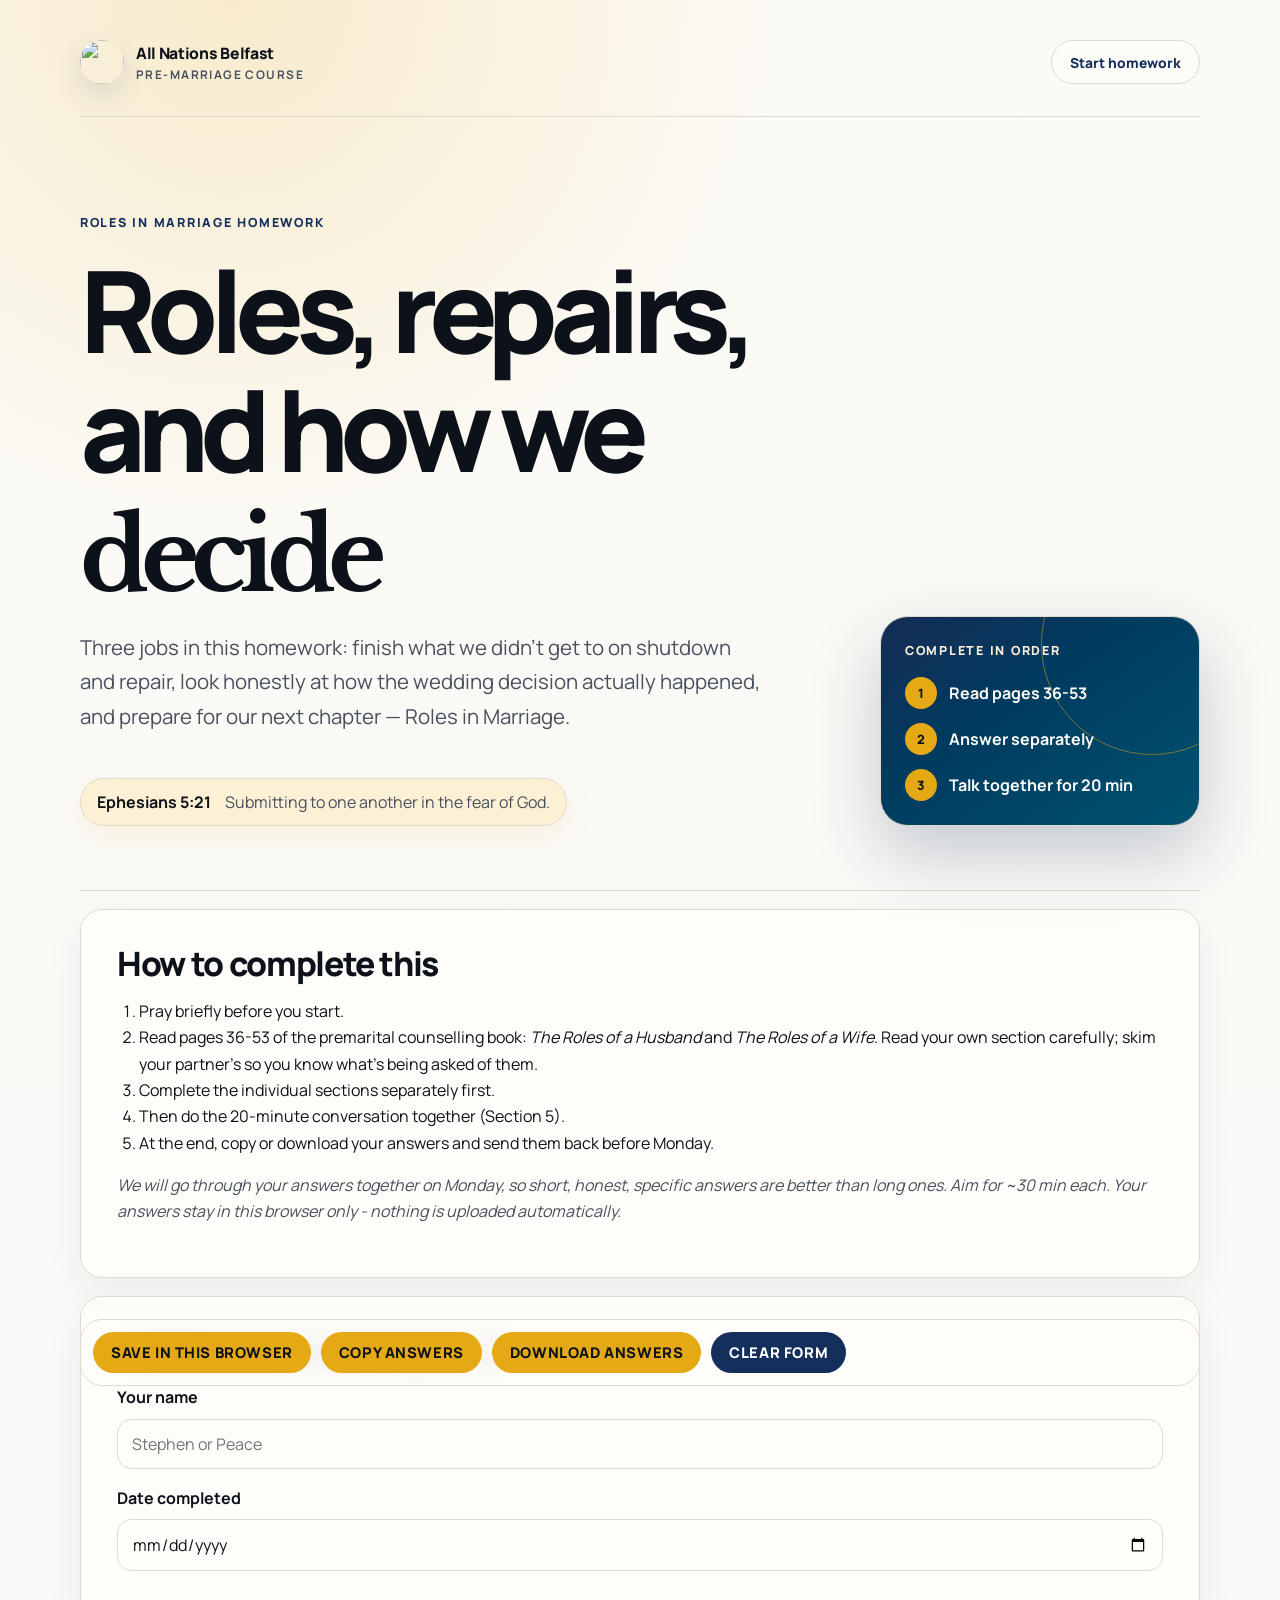
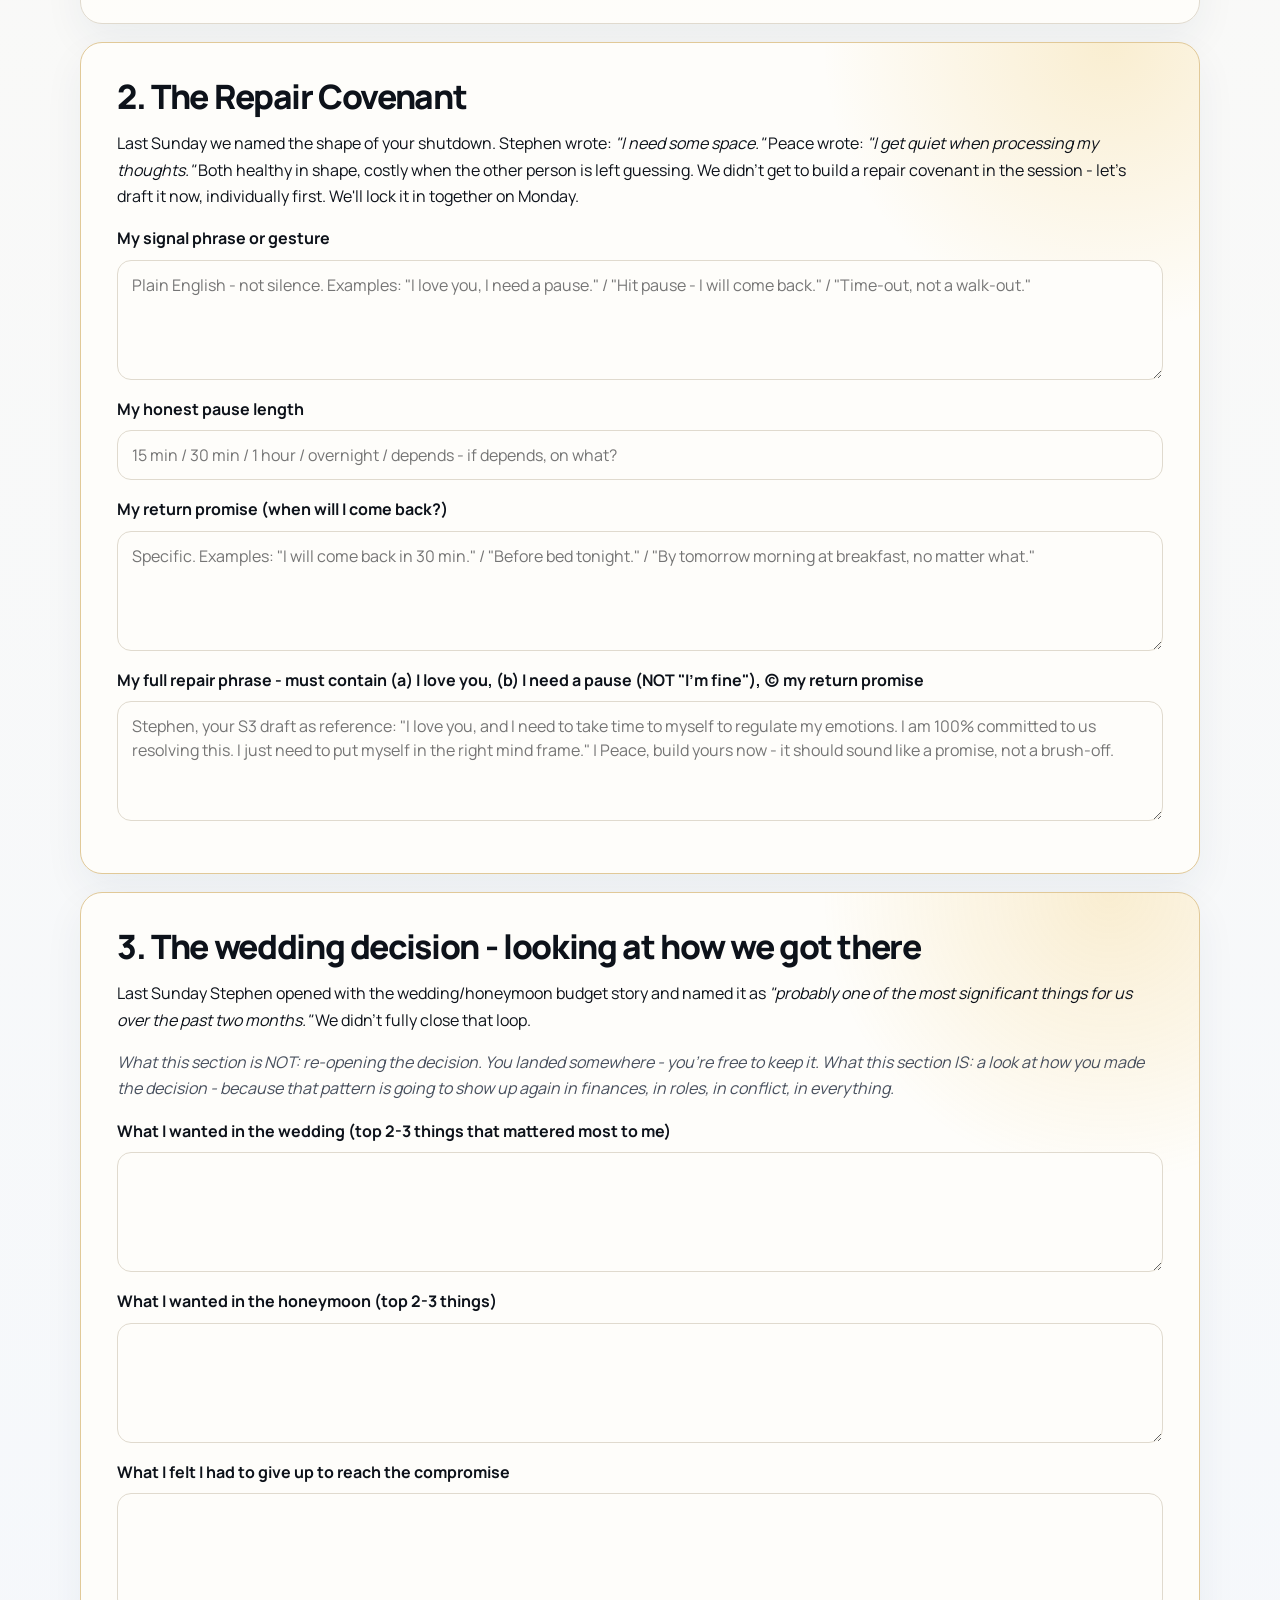
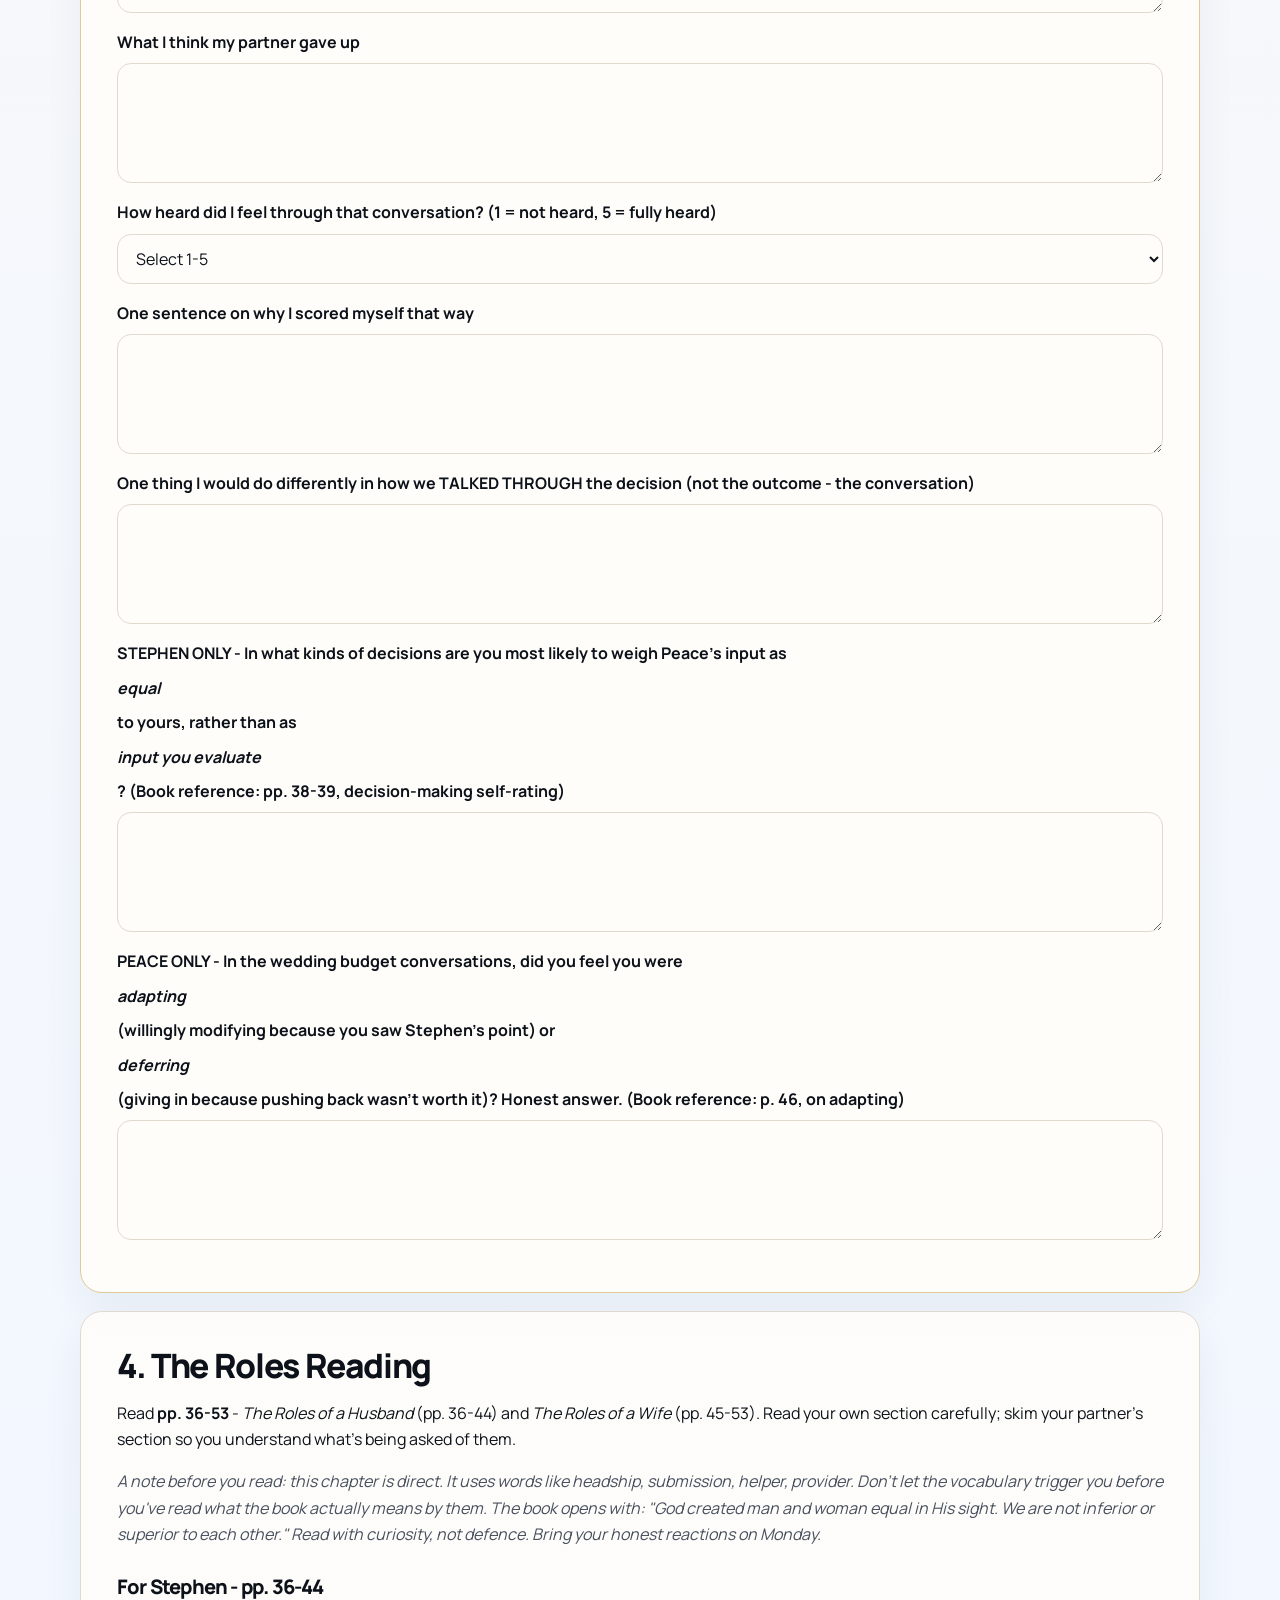
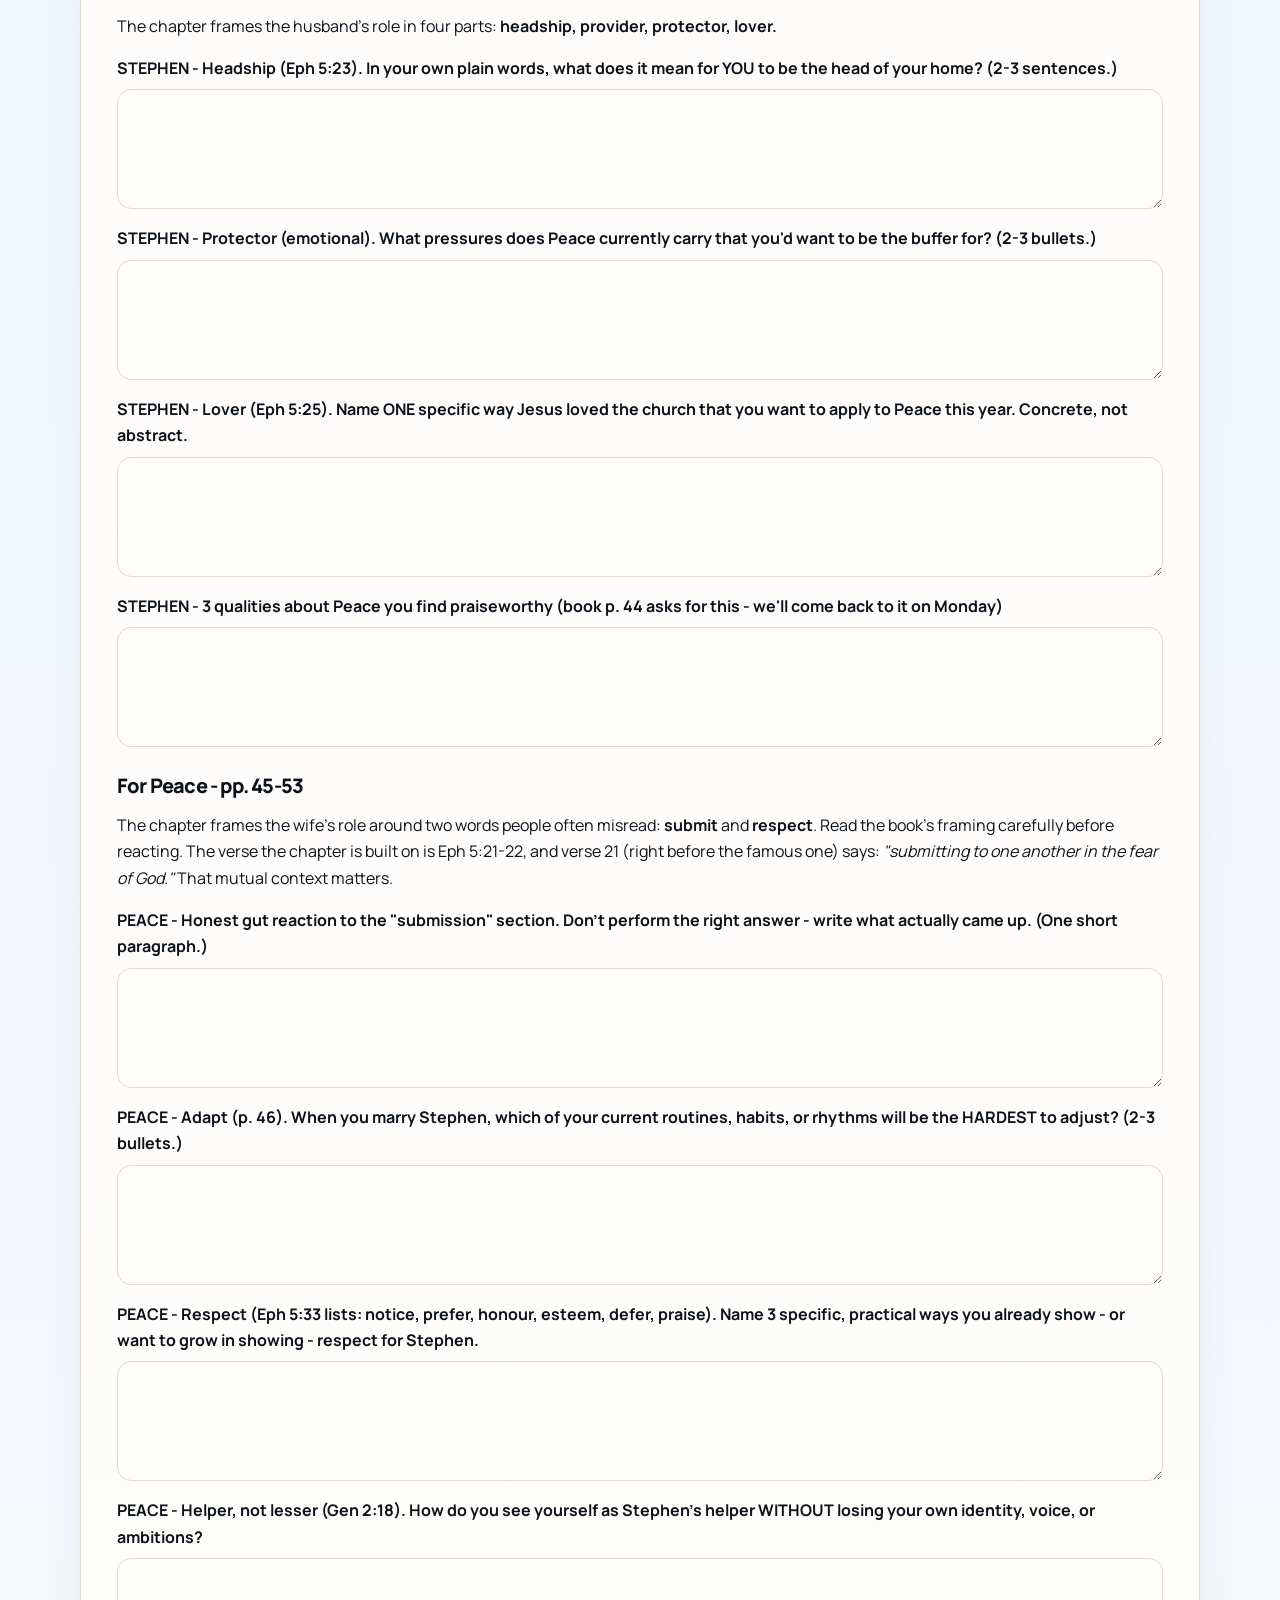
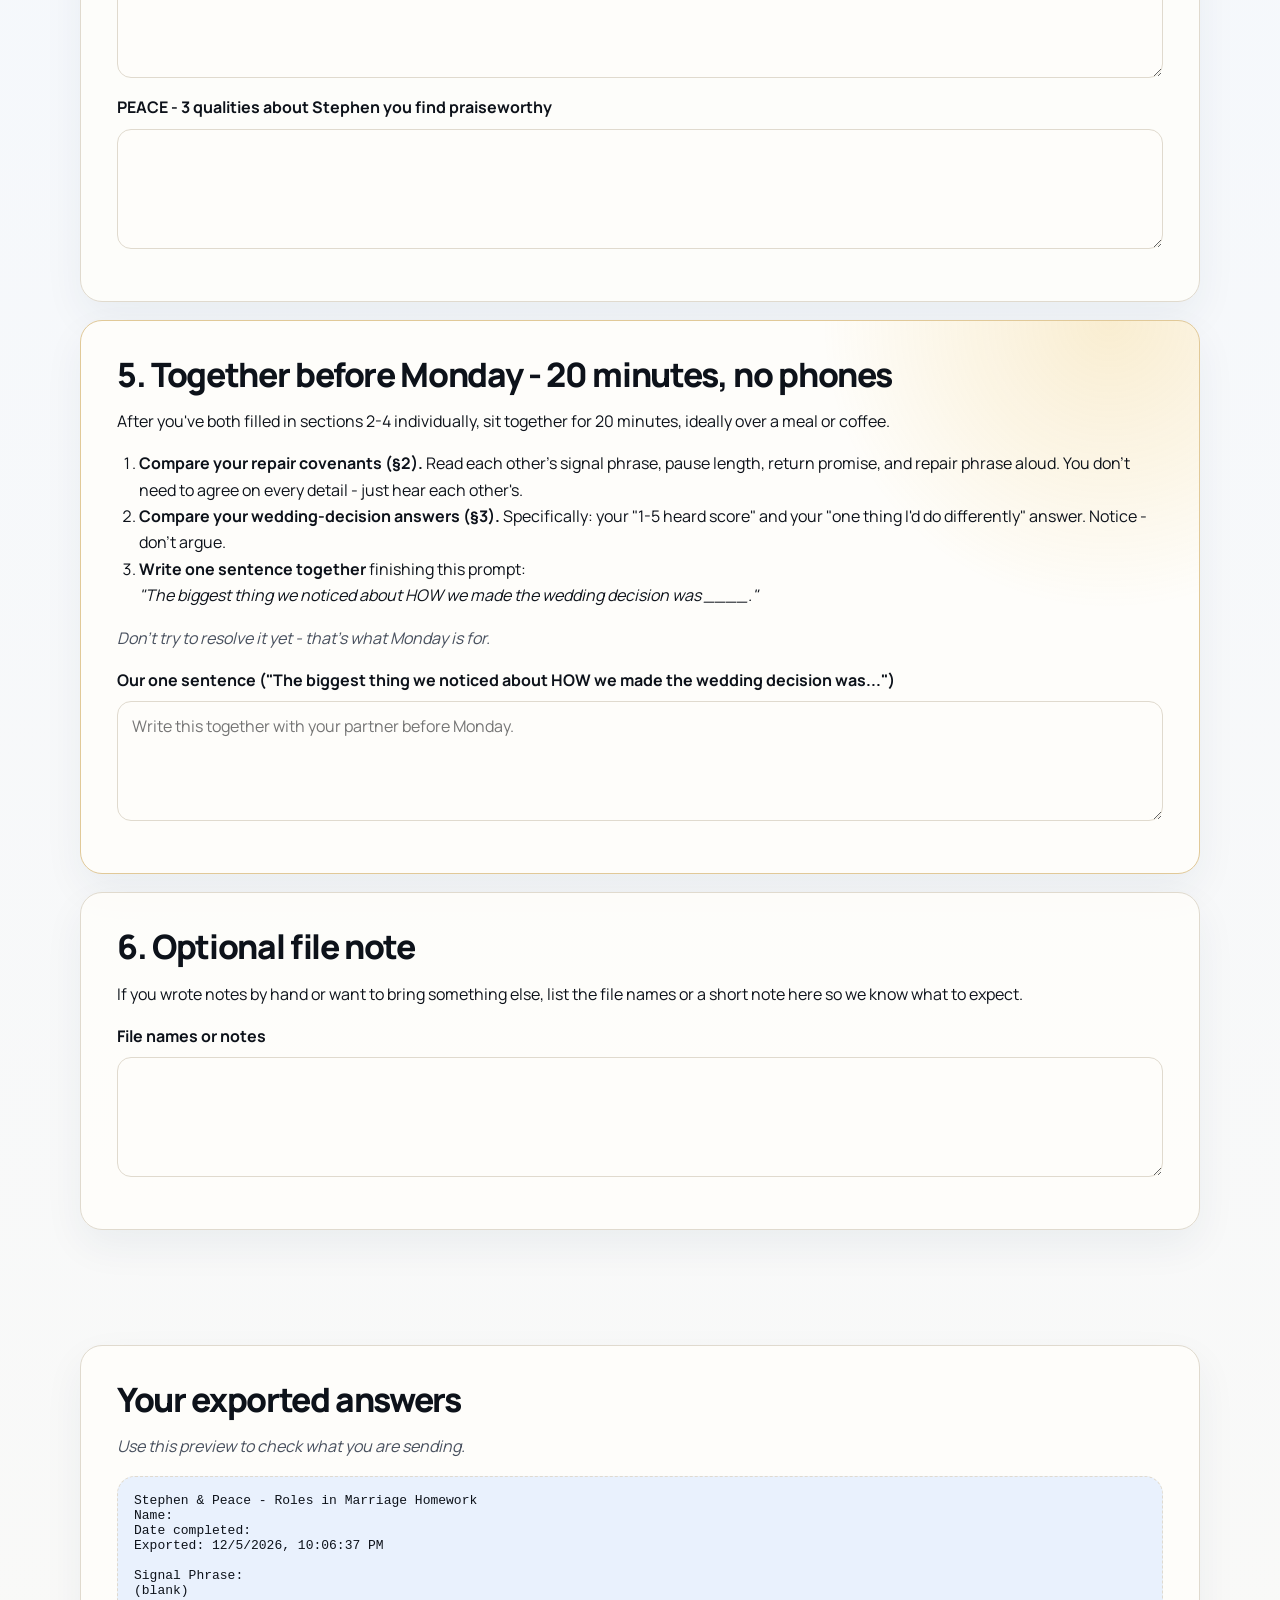
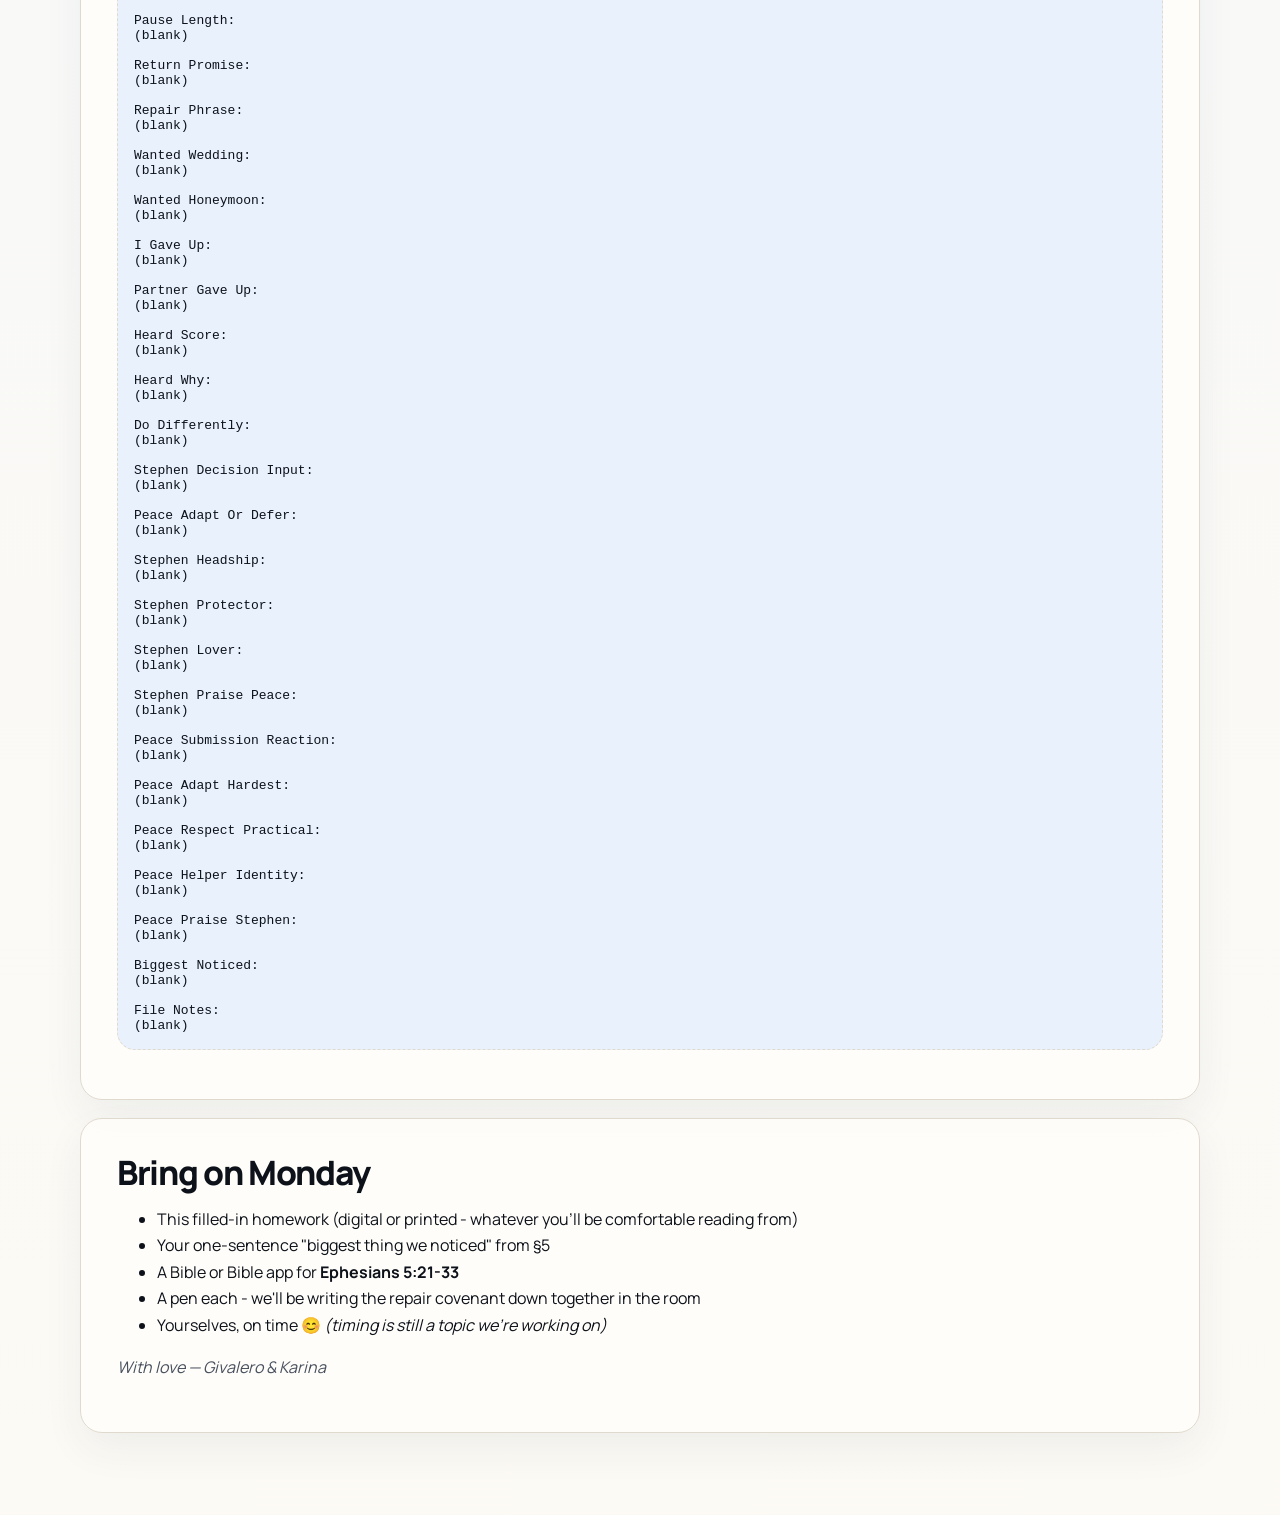
==== session-04/index.html @ e8491643 "Add Session 4 homework page (Roles in Marriage)" ====
<!doctype html>
<html lang="en">
  <head>
    <meta charset="utf-8" />
    <meta name="viewport" content="width=device-width, initial-scale=1" />
    <title>Stephen & Peace - Roles in Marriage Homework</title>
    <meta name="description" content="Premarriage homework on roles, repair, and how we decide together." />
    <link rel="preconnect" href="https://fonts.googleapis.com" />
    <link rel="preconnect" href="https://fonts.gstatic.com" crossorigin />
    <link href="https://fonts.googleapis.com/css2?family=Libre+Baskerville:wght@400;700&family=Manrope:wght@400;500;600;700;800&display=swap" rel="stylesheet" />
    <link rel="stylesheet" href="styles.css" />
  </head>
  <body>
    <main>
      <header class="site-header" aria-label="Page header">
        <div class="brand-lockup">
          <img
            src="https://static.wixstatic.com/media/6e85cb_7d63dc73746c4506ba621ab0ac0c9376~mv2.png/v1/fill/w_96,h_96,lg_1,usm_0.66_1.00_0.01/6e85cb_7d63dc73746c4506ba621ab0ac0c9376~mv2.png"
            alt=""
          />
          <div>
            <strong>All Nations Belfast</strong>
            <span>Pre-marriage course</span>
          </div>
        </div>
        <a class="header-link" href="#homeworkForm">Start homework</a>
      </header>

      <section class="hero" aria-labelledby="page-title">
        <div class="hero-copy">
          <p class="eyebrow">Roles in Marriage homework</p>
          <h1 id="page-title">Roles, repairs, and how we <span>decide</span></h1>
          <p class="lead">
            Three jobs in this homework: finish what we didn't get to on shutdown and repair,
            look honestly at how the wedding decision actually happened, and prepare for our
            next chapter — Roles in Marriage.
          </p>
          <div class="scripture">
            <strong>Ephesians 5:21</strong>
            <span>Submitting to one another in the fear of God.</span>
          </div>
        </div>
        <div class="hero-card" aria-label="Homework rhythm">
          <p>Complete in order</p>
          <ol>
            <li>Read pages 36-53</li>
            <li>Answer separately</li>
            <li>Talk together for 20 min</li>
          </ol>
        </div>
      </section>

      <section class="card">
        <h2>How to complete this</h2>
        <ol>
          <li>Pray briefly before you start.</li>
          <li>Read pages 36-53 of the premarital counselling book: <em>The Roles of a Husband</em> and <em>The Roles of a Wife</em>. Read your own section carefully; skim your partner's so you know what's being asked of them.</li>
          <li>Complete the individual sections separately first.</li>
          <li>Then do the 20-minute conversation together (Section 5).</li>
          <li>At the end, copy or download your answers and send them back before Monday.</li>
        </ol>
        <p class="note">
          We will go through your answers <em>together on Monday</em>, so short, honest, specific answers are better than long ones. Aim for ~30 min each. Your answers stay in this browser only - nothing is uploaded automatically.
        </p>
      </section>

      <form id="homeworkForm" autocomplete="off">
        <section class="card">
          <h2>1. Who is completing this?</h2>
          <label>
            Your name
            <input name="name" required placeholder="Stephen or Peace" />
          </label>
          <label>
            Date completed
            <input name="dateCompleted" type="date" />
          </label>
        </section>

        <section class="card accent">
          <h2>2. The Repair Covenant</h2>
          <p>
            Last Sunday we named the shape of your shutdown. Stephen wrote: <em>"I need some
            space."</em> Peace wrote: <em>"I get quiet when processing my thoughts."</em> Both
            healthy in shape, costly when the other person is left guessing. We didn't get to
            build a repair covenant in the session - let's draft it now, individually first.
            We'll lock it in together on Monday.
          </p>

          <label>
            My signal phrase or gesture
            <textarea name="signalPhrase" placeholder='Plain English - not silence. Examples: "I love you, I need a pause." / "Hit pause - I will come back." / "Time-out, not a walk-out."'></textarea>
          </label>

          <label>
            My honest pause length
            <input name="pauseLength" placeholder="15 min / 30 min / 1 hour / overnight / depends - if depends, on what?" />
          </label>

          <label>
            My return promise (when will I come back?)
            <textarea name="returnPromise" placeholder='Specific. Examples: "I will come back in 30 min." / "Before bed tonight." / "By tomorrow morning at breakfast, no matter what."'></textarea>
          </label>

          <label>
            My full repair phrase - must contain (a) I love you, (b) I need a pause (NOT "I'm fine"), (c) my return promise
            <textarea name="repairPhrase" placeholder='Stephen, your S3 draft as reference: "I love you, and I need to take time to myself to regulate my emotions. I am 100% committed to us resolving this. I just need to put myself in the right mind frame." | Peace, build yours now - it should sound like a promise, not a brush-off.'></textarea>
          </label>
        </section>

        <section class="card accent">
          <h2>3. The wedding decision - looking at how we got there</h2>
          <p>
            Last Sunday Stephen opened with the wedding/honeymoon budget story and named it as
            <em>"probably one of the most significant things for us over the past two months."</em>
            We didn't fully close that loop.
          </p>
          <p class="note">
            What this section is NOT: re-opening the decision. You landed somewhere - you're
            free to keep it. What this section IS: a look at <em>how</em> you made the decision -
            because that pattern is going to show up again in finances, in roles, in conflict, in
            everything.
          </p>

          <label>
            What I wanted in the wedding (top 2-3 things that mattered most to me)
            <textarea name="wantedWedding"></textarea>
          </label>

          <label>
            What I wanted in the honeymoon (top 2-3 things)
            <textarea name="wantedHoneymoon"></textarea>
          </label>

          <label>
            What I felt I had to give up to reach the compromise
            <textarea name="iGaveUp"></textarea>
          </label>

          <label>
            What I think my partner gave up
            <textarea name="partnerGaveUp"></textarea>
          </label>

          <label>
            How heard did I feel through that conversation? (1 = not heard, 5 = fully heard)
            <select name="heardScore">
              <option value="">Select 1-5</option>
              <option value="1">1 - Not heard</option>
              <option value="2">2</option>
              <option value="3">3</option>
              <option value="4">4</option>
              <option value="5">5 - Fully heard</option>
            </select>
          </label>

          <label>
            One sentence on why I scored myself that way
            <textarea name="heardWhy"></textarea>
          </label>

          <label>
            One thing I would do differently in how we TALKED THROUGH the decision (not the outcome - the conversation)
            <textarea name="doDifferently"></textarea>
          </label>

          <label>
            STEPHEN ONLY - In what kinds of decisions are you most likely to weigh Peace's input as <em>equal</em> to yours, rather than as <em>input you evaluate</em>? (Book reference: pp. 38-39, decision-making self-rating)
            <textarea name="stephenDecisionInput"></textarea>
          </label>

          <label>
            PEACE ONLY - In the wedding budget conversations, did you feel you were <em>adapting</em> (willingly modifying because you saw Stephen's point) or <em>deferring</em> (giving in because pushing back wasn't worth it)? Honest answer. (Book reference: p. 46, on adapting)
            <textarea name="peaceAdaptOrDefer"></textarea>
          </label>
        </section>

        <section class="card">
          <h2>4. The Roles Reading</h2>
          <p>
            Read <strong>pp. 36-53</strong> - <em>The Roles of a Husband</em> (pp. 36-44) and
            <em>The Roles of a Wife</em> (pp. 45-53). Read your own section carefully; skim your
            partner's section so you understand what's being asked of them.
          </p>
          <p class="note">
            A note before you read: this chapter is direct. It uses words like <em>headship</em>,
            <em>submission</em>, <em>helper</em>, <em>provider</em>. Don't let the vocabulary
            trigger you before you've read what the book actually means by them. The book opens
            with: <em>"God created man and woman equal in His sight. We are not inferior or
            superior to each other."</em> Read with curiosity, not defence. Bring your honest
            reactions on Monday.
          </p>

          <h2 style="margin-top:28px;font-size:1.25rem;">For Stephen - pp. 36-44</h2>
          <p>
            The chapter frames the husband's role in four parts: <strong>headship, provider,
            protector, lover.</strong>
          </p>

          <label>
            STEPHEN - Headship (Eph 5:23). In your own plain words, what does it mean for YOU to be the head of your home? (2-3 sentences.)
            <textarea name="stephenHeadship"></textarea>
          </label>

          <label>
            STEPHEN - Protector (emotional). What pressures does Peace currently carry that you'd want to be the buffer for? (2-3 bullets.)
            <textarea name="stephenProtector"></textarea>
          </label>

          <label>
            STEPHEN - Lover (Eph 5:25). Name ONE specific way Jesus loved the church that you want to apply to Peace this year. Concrete, not abstract.
            <textarea name="stephenLover"></textarea>
          </label>

          <label>
            STEPHEN - 3 qualities about Peace you find praiseworthy (book p. 44 asks for this - we'll come back to it on Monday)
            <textarea name="stephenPraisePeace"></textarea>
          </label>

          <h2 style="margin-top:28px;font-size:1.25rem;">For Peace - pp. 45-53</h2>
          <p>
            The chapter frames the wife's role around two words people often misread: <strong>submit</strong> and <strong>respect</strong>. Read the book's framing carefully before reacting. The verse the chapter is built on is Eph 5:21-22, and verse 21 (right before the famous one) says: <em>"submitting to one another in the fear of God."</em> That mutual context matters.
          </p>

          <label>
            PEACE - Honest gut reaction to the "submission" section. Don't perform the right answer - write what actually came up. (One short paragraph.)
            <textarea name="peaceSubmissionReaction"></textarea>
          </label>

          <label>
            PEACE - Adapt (p. 46). When you marry Stephen, which of your current routines, habits, or rhythms will be the HARDEST to adjust? (2-3 bullets.)
            <textarea name="peaceAdaptHardest"></textarea>
          </label>

          <label>
            PEACE - Respect (Eph 5:33 lists: notice, prefer, honour, esteem, defer, praise). Name 3 specific, practical ways you already show - or want to grow in showing - respect for Stephen.
            <textarea name="peaceRespectPractical"></textarea>
          </label>

          <label>
            PEACE - Helper, not lesser (Gen 2:18). How do you see yourself as Stephen's helper WITHOUT losing your own identity, voice, or ambitions?
            <textarea name="peaceHelperIdentity"></textarea>
          </label>

          <label>
            PEACE - 3 qualities about Stephen you find praiseworthy
            <textarea name="peacePraiseStephen"></textarea>
          </label>
        </section>

        <section class="card accent">
          <h2>5. Together before Monday - 20 minutes, no phones</h2>
          <p>
            After you've both filled in sections 2-4 individually, sit together for 20 minutes,
            ideally over a meal or coffee.
          </p>
          <ol>
            <li><strong>Compare your repair covenants (§2).</strong> Read each other's signal phrase, pause length, return promise, and repair phrase aloud. You don't need to agree on every detail - just hear each other's.</li>
            <li><strong>Compare your wedding-decision answers (§3).</strong> Specifically: your "1-5 heard score" and your "one thing I'd do differently" answer. Notice - don't argue.</li>
            <li><strong>Write one sentence together</strong> finishing this prompt:<br/>
            <em>"The biggest thing we noticed about HOW we made the wedding decision was ____."</em></li>
          </ol>
          <p class="note">Don't try to resolve it yet - that's what Monday is for.</p>

          <label>
            Our one sentence ("The biggest thing we noticed about HOW we made the wedding decision was...")
            <textarea name="biggestNoticed" placeholder="Write this together with your partner before Monday."></textarea>
          </label>
        </section>

        <section class="card">
          <h2>6. Optional file note</h2>
          <p>
            If you wrote notes by hand or want to bring something else, list the file names or a
            short note here so we know what to expect.
          </p>
          <label>
            File names or notes
            <textarea name="fileNotes"></textarea>
          </label>
        </section>

        <section class="actions">
          <button type="button" id="saveBtn">Save in this browser</button>
          <button type="button" id="copyBtn">Copy answers</button>
          <button type="button" id="downloadBtn">Download answers</button>
          <button type="reset" class="secondary">Clear form</button>
        </section>
      </form>

      <section class="card">
        <h2>Your exported answers</h2>
        <p class="note">Use this preview to check what you are sending.</p>
        <pre id="output"></pre>
      </section>

      <section class="card">
        <h2>Bring on Monday</h2>
        <ul>
          <li>This filled-in homework (digital or printed - whatever you'll be comfortable reading from)</li>
          <li>Your one-sentence "biggest thing we noticed" from §5</li>
          <li>A Bible or Bible app for <strong>Ephesians 5:21-33</strong></li>
          <li>A pen each - we'll be writing the repair covenant down together in the room</li>
          <li>Yourselves, on time 😊 <em>(timing is still a topic we're working on)</em></li>
        </ul>
        <p class="note">
          With love &mdash; Givalero &amp; Karina
        </p>
      </section>
    </main>

    <script src="script.js"></script>
  </body>
</html>
---- session-04/styles.css ----
:root {
  --ink: oklch(18% 0.018 260);
  --muted: oklch(43% 0.025 260);
  --paper: oklch(98.5% 0.008 88);
  --surface: oklch(99.4% 0.004 88);
  --line: oklch(89% 0.018 88);
  --gold: oklch(77% 0.155 82);
  --gold-deep: oklch(58% 0.12 78);
  --gold-soft: oklch(95% 0.045 88);
  --navy: oklch(31% 0.085 260);
  --navy-soft: oklch(95.5% 0.018 260);
  --space-xs: 4px;
  --space-sm: 8px;
  --space-md: 16px;
  --space-lg: 24px;
  --space-xl: 32px;
  --space-2xl: 48px;
  --space-3xl: 64px;
  --space-4xl: 96px;
}

* {
  box-sizing: border-box;
}

body {
  margin: 0;
  font-family: Manrope, Arial, sans-serif;
  color: var(--ink);
  background:
    radial-gradient(circle at 18% 0%, color-mix(in oklch, var(--gold) 18%, transparent), transparent 34rem),
    linear-gradient(180deg, var(--paper) 0%, oklch(97.5% 0.012 260) 52%, var(--paper) 100%);
}

main {
  width: min(1120px, calc(100% - 32px));
  margin: 0 auto;
  padding: var(--space-lg) 0 var(--space-3xl);
}

.site-header {
  display: flex;
  gap: var(--space-lg);
  align-items: center;
  justify-content: space-between;
  padding: var(--space-md) 0 var(--space-xl);
  border-bottom: 1px solid var(--line);
}

.brand-lockup {
  display: inline-flex;
  gap: 12px;
  align-items: center;
}

.brand-lockup img {
  width: 44px;
  height: 44px;
  border-radius: 50%;
  box-shadow: 0 10px 28px color-mix(in oklch, var(--navy) 14%, transparent);
}

.brand-lockup strong,
.brand-lockup span {
  display: block;
}

.brand-lockup strong {
  font-size: 0.98rem;
  font-weight: 800;
  letter-spacing: -0.02em;
}

.brand-lockup span {
  margin-top: 2px;
  color: var(--muted);
  font-size: 0.74rem;
  font-weight: 700;
  letter-spacing: 0.12em;
  text-transform: uppercase;
}

.header-link {
  min-height: 44px;
  display: inline-flex;
  align-items: center;
  justify-content: center;
  border: 1px solid var(--line);
  border-radius: 999px;
  padding: 0 18px;
  color: var(--navy);
  background: color-mix(in oklch, var(--surface) 86%, transparent);
  font-size: 0.86rem;
  font-weight: 800;
  text-decoration: none;
  transition: transform 180ms ease, border-color 180ms ease, background 180ms ease;
}

.header-link:hover {
  transform: translateY(-1px);
  border-color: color-mix(in oklch, var(--gold) 60%, var(--line));
  background: var(--surface);
}

.hero {
  display: grid;
  grid-template-columns: minmax(0, 1fr) 320px;
  gap: clamp(var(--space-xl), 8vw, var(--space-4xl));
  align-items: end;
  padding: clamp(var(--space-2xl), 9vw, var(--space-4xl)) 0 clamp(var(--space-xl), 7vw, var(--space-3xl));
  border-bottom: 1px solid var(--line);
}

.eyebrow {
  margin: 0 0 var(--space-md);
  color: var(--navy);
  font-size: 0.78rem;
  font-weight: 800;
  letter-spacing: 0.14em;
  text-transform: uppercase;
}

h1,
h2 {
  line-height: 1.05;
}

h1 {
  max-width: 780px;
  margin: 0;
  font-size: clamp(3.45rem, 9vw, 7.1rem);
  font-weight: 800;
  letter-spacing: -0.075em;
}

h1 span {
  font-family: "Libre Baskerville", Georgia, serif;
  font-size: 0.88em;
  font-weight: 700;
  letter-spacing: -0.08em;
}

h2 {
  margin: 0 0 16px;
  font-size: clamp(1.45rem, 3vw, 2.1rem);
  font-weight: 800;
  letter-spacing: -0.04em;
}

.lead {
  max-width: 680px;
  color: var(--muted);
  font-size: clamp(1.05rem, 2vw, 1.28rem);
  line-height: 1.7;
}

.scripture {
  display: inline-flex;
  flex-wrap: wrap;
  gap: 10px 14px;
  align-items: center;
  margin-top: var(--space-lg);
  padding: 12px 16px;
  border: 1px solid var(--line);
  border-radius: 999px;
  background: color-mix(in oklch, var(--gold-soft) 82%, var(--surface));
  box-shadow: 0 10px 30px color-mix(in oklch, var(--gold) 10%, transparent);
}

.scripture span {
  color: var(--muted);
}

.hero-card {
  position: relative;
  padding: var(--space-lg);
  border: 1px solid var(--line);
  border-radius: 28px;
  background:
    linear-gradient(145deg, color-mix(in oklch, var(--navy) 96%, black), color-mix(in oklch, var(--navy) 80%, var(--gold))),
    var(--navy);
  color: var(--surface);
  box-shadow: 0 28px 70px color-mix(in oklch, var(--navy) 24%, transparent);
  overflow: hidden;
}

.hero-card::before {
  content: "";
  position: absolute;
  inset: -40% -20% auto auto;
  width: 220px;
  height: 220px;
  border: 1px solid color-mix(in oklch, var(--gold) 50%, transparent);
  border-radius: 50%;
}

.hero-card p {
  position: relative;
  margin: 0 0 var(--space-md);
  color: color-mix(in oklch, var(--gold-soft) 78%, white);
  font-size: 0.78rem;
  font-weight: 800;
  letter-spacing: 0.14em;
  text-transform: uppercase;
}

.hero-card ol {
  position: relative;
  display: grid;
  gap: 14px;
  margin: 0;
  padding: 0;
  list-style: none;
  counter-reset: rhythm;
}

.hero-card li {
  display: grid;
  grid-template-columns: 32px 1fr;
  gap: 12px;
  align-items: center;
  font-weight: 700;
}

.hero-card li::before {
  counter-increment: rhythm;
  content: counter(rhythm);
  display: grid;
  width: 32px;
  height: 32px;
  place-items: center;
  border-radius: 50%;
  color: var(--ink);
  background: var(--gold);
  font-size: 0.8rem;
  font-weight: 800;
}

.card {
  margin: 18px 0;
  padding: clamp(20px, 4vw, 36px);
  border: 1px solid var(--line);
  border-radius: 22px;
  background: color-mix(in oklch, var(--surface) 94%, transparent);
  box-shadow: 0 16px 40px color-mix(in oklch, var(--navy) 6%, transparent);
}

.card.accent {
  border-color: color-mix(in oklch, var(--gold) 38%, var(--line));
  background:
    radial-gradient(circle at 92% 0%, color-mix(in oklch, var(--gold) 18%, transparent), transparent 18rem),
    var(--surface);
}

p,
li,
label {
  font-size: 1rem;
  line-height: 1.65;
}

.note {
  color: var(--muted);
  font-style: italic;
}

ol {
  padding-left: 1.35rem;
}

label {
  display: grid;
  gap: 8px;
  margin: 16px 0;
  font-weight: 700;
}

input,
select,
textarea {
  width: 100%;
  border: 1px solid var(--line);
  border-radius: 14px;
  padding: 12px 14px;
  color: var(--ink);
  background: color-mix(in oklch, var(--surface) 92%, white);
  font: 1rem/1.5 Manrope, Arial, sans-serif;
  transition: border-color 160ms ease, box-shadow 160ms ease, background 160ms ease;
}

input:focus,
select:focus,
textarea:focus {
  border-color: var(--navy);
  box-shadow: 0 0 0 4px color-mix(in oklch, var(--navy) 12%, transparent);
  outline: none;
}

textarea {
  min-height: 120px;
  resize: vertical;
}

.grid {
  display: grid;
  grid-template-columns: repeat(2, minmax(0, 1fr));
  gap: 12px 18px;
}

.actions {
  position: sticky;
  bottom: 12px;
  display: flex;
  flex-wrap: wrap;
  gap: 10px;
  margin: 24px 0;
  padding: 12px;
  border: 1px solid var(--line);
  border-radius: 22px;
  background: color-mix(in oklch, var(--surface) 88%, transparent);
  backdrop-filter: blur(14px);
}

button {
  border: 0;
  border-radius: 999px;
  padding: 13px 18px;
  color: var(--ink);
  background: var(--gold);
  font: 800 0.92rem/1 Manrope, Arial, sans-serif;
  cursor: pointer;
  transition: transform 180ms ease, background 180ms ease;
  text-transform: uppercase;
  letter-spacing: 0.04em;
}

button:hover {
  transform: translateY(-1px);
  background: var(--gold-deep);
}

button.secondary {
  color: #fff;
  background: var(--navy);
}

pre {
  min-height: 160px;
  overflow: auto;
  white-space: pre-wrap;
  border: 1px dashed var(--line);
  border-radius: 18px;
  padding: 16px;
  background: var(--navy-soft);
}

@media (max-width: 680px) {
  main {
    width: min(100% - 20px, 920px);
    padding-top: 18px;
  }

  .site-header {
    align-items: flex-start;
  }

  .brand-lockup img {
    width: 38px;
    height: 38px;
  }

  .header-link {
    display: none;
  }

  .hero {
    grid-template-columns: 1fr;
  }

  .hero-card {
    padding: var(--space-md);
  }

  .grid {
    grid-template-columns: 1fr;
  }

  .actions {
    position: static;
  }

  button {
    width: 100%;
  }
}
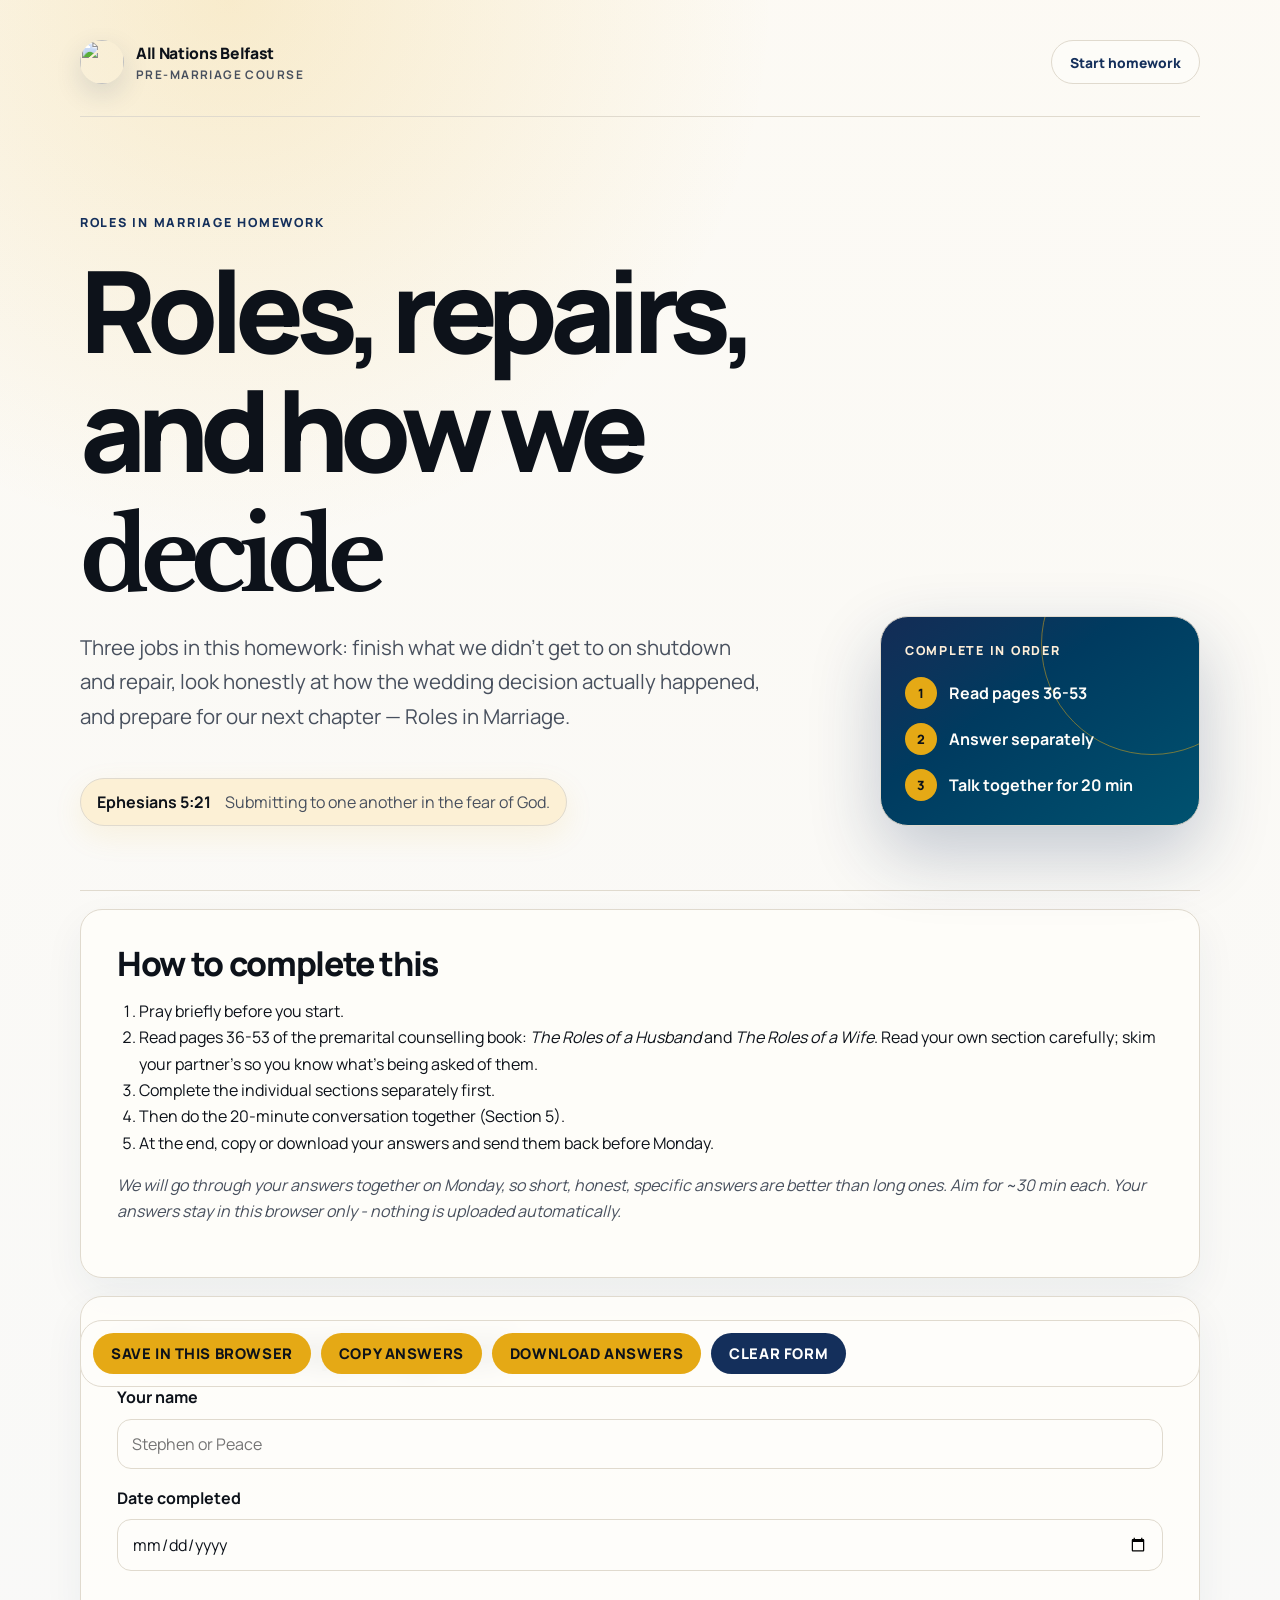
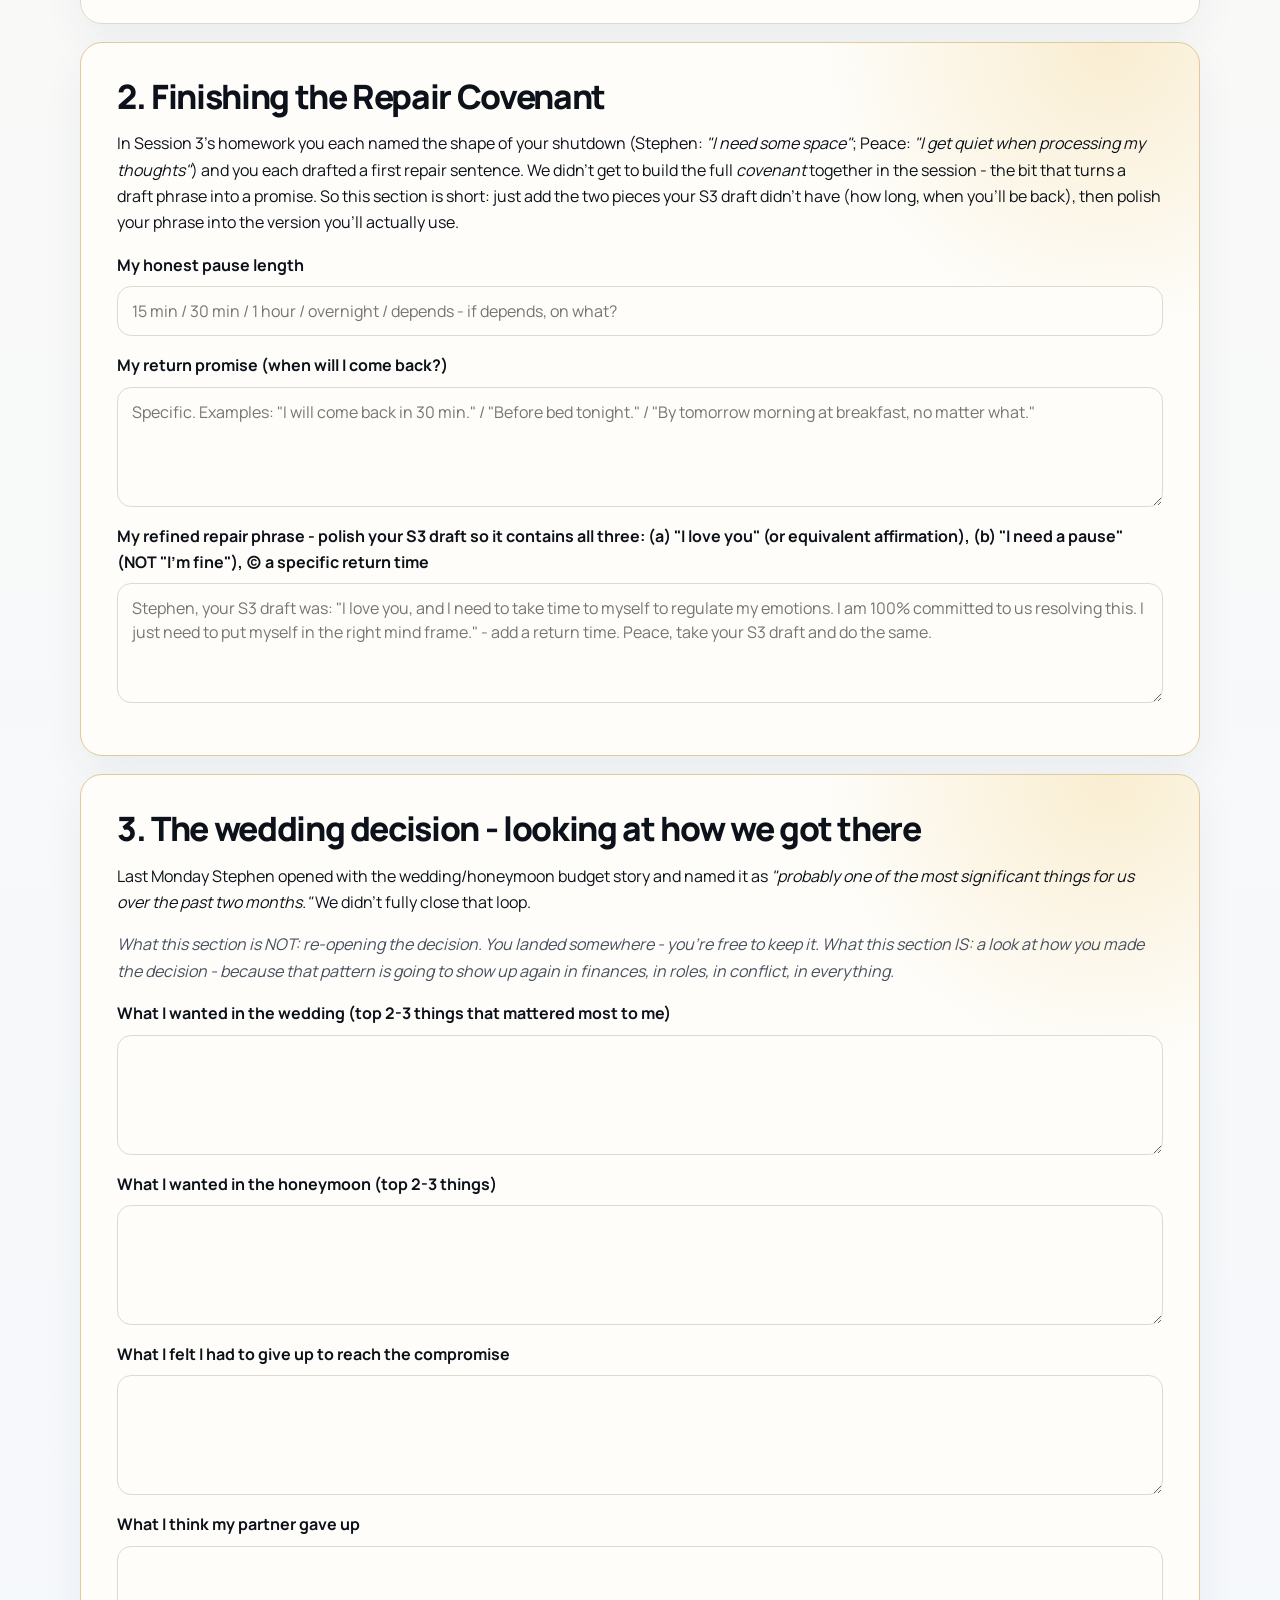
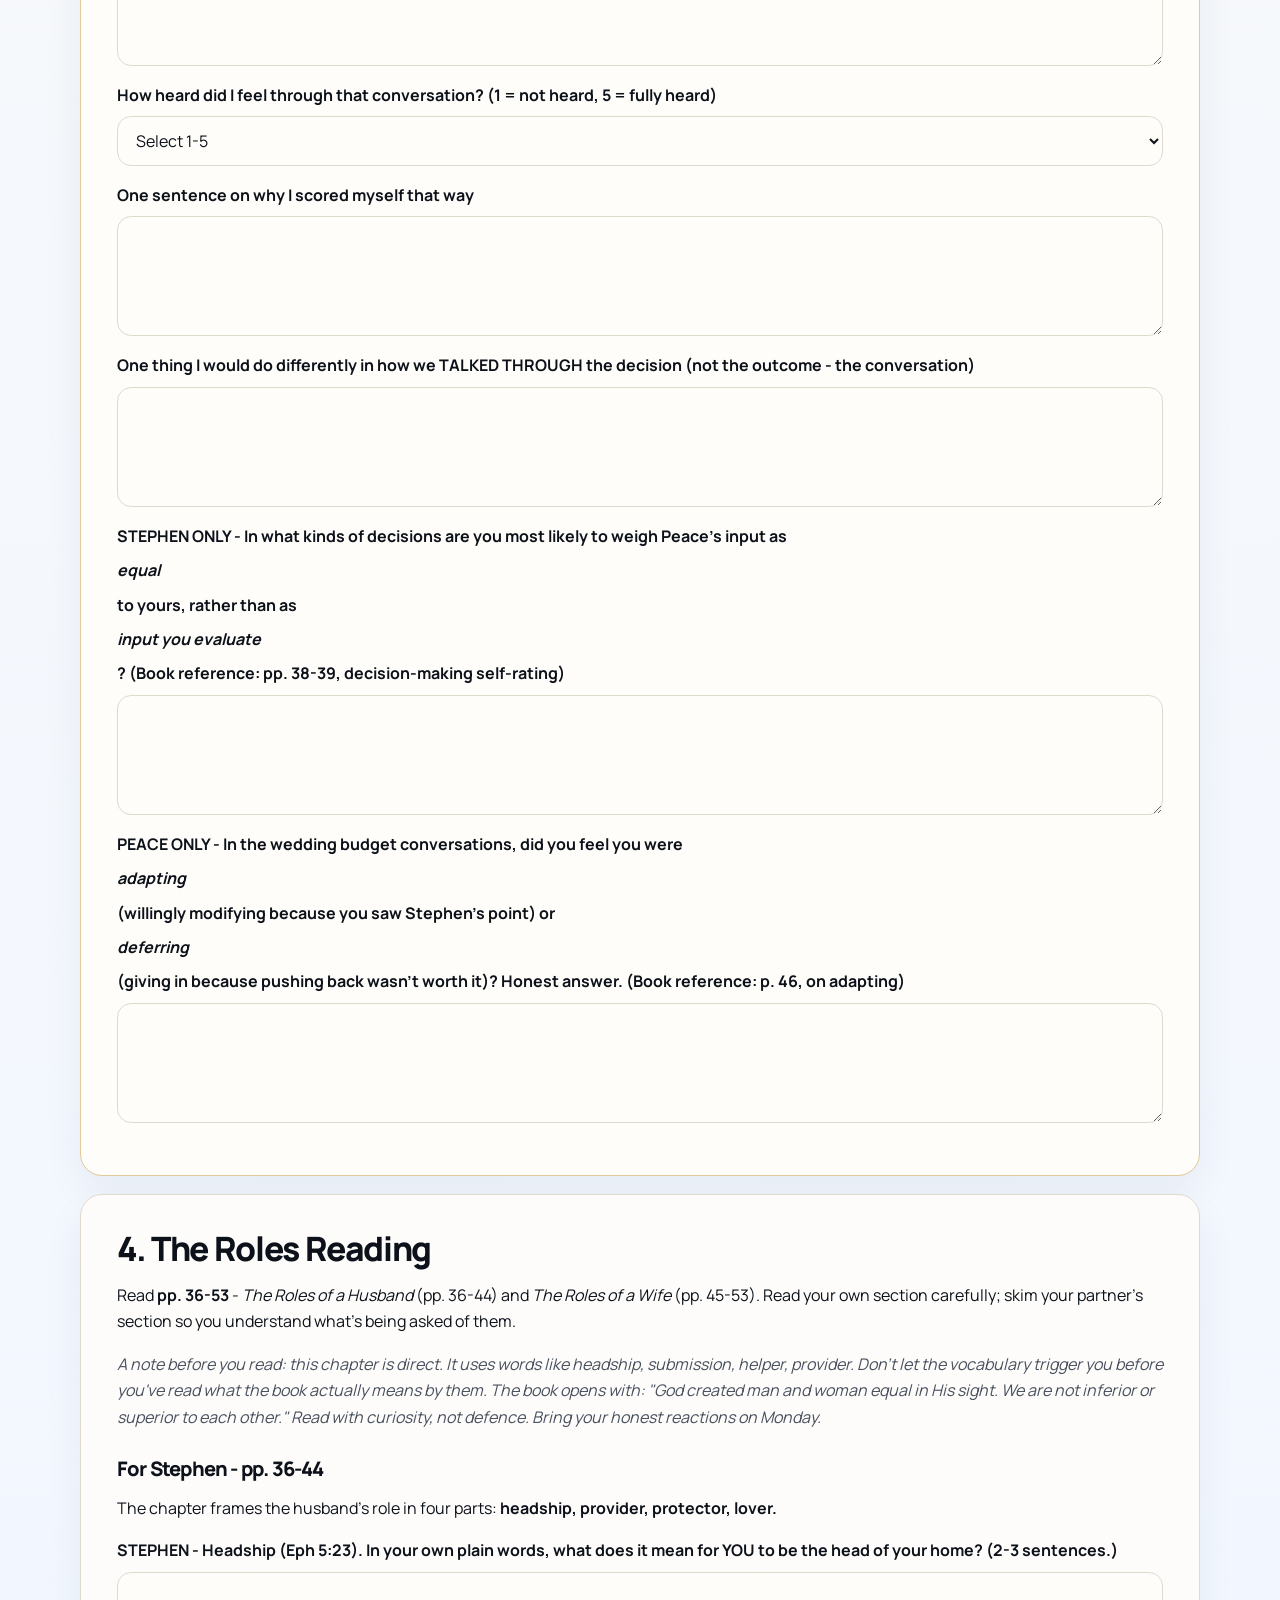
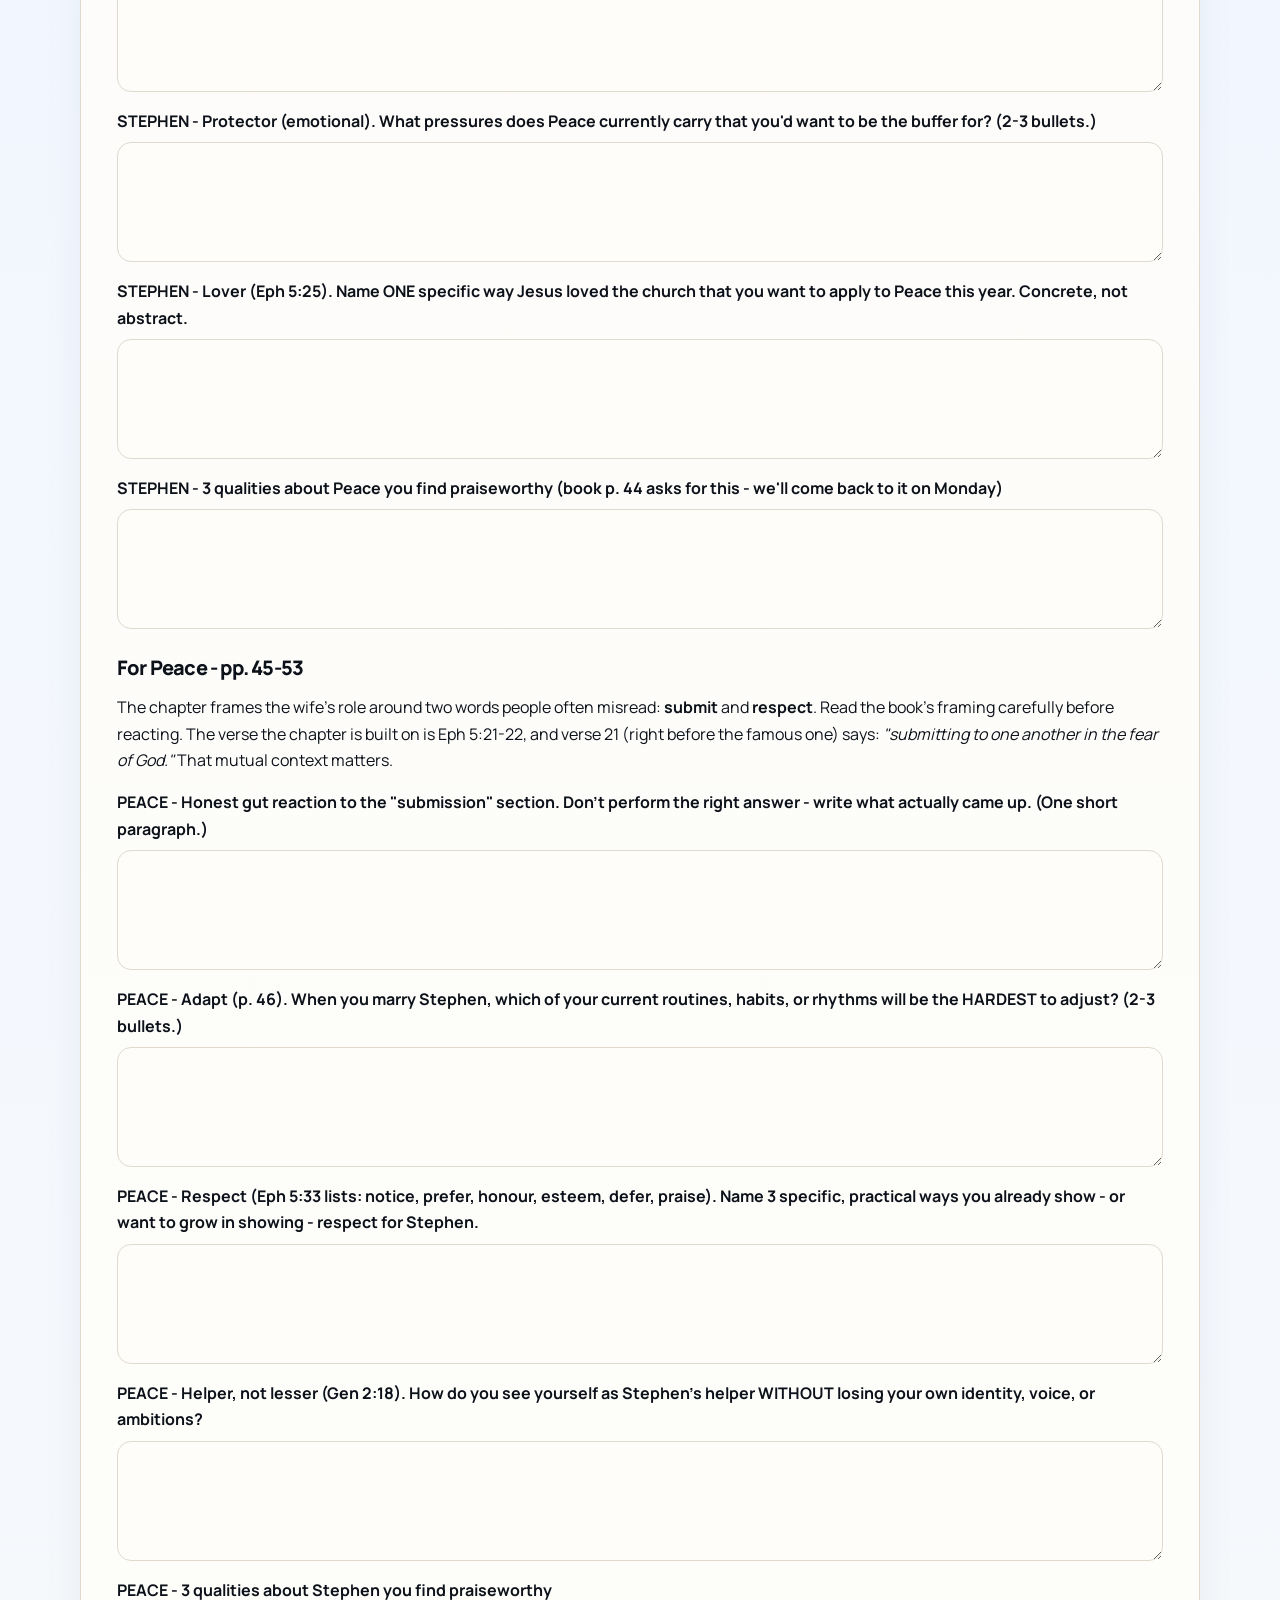
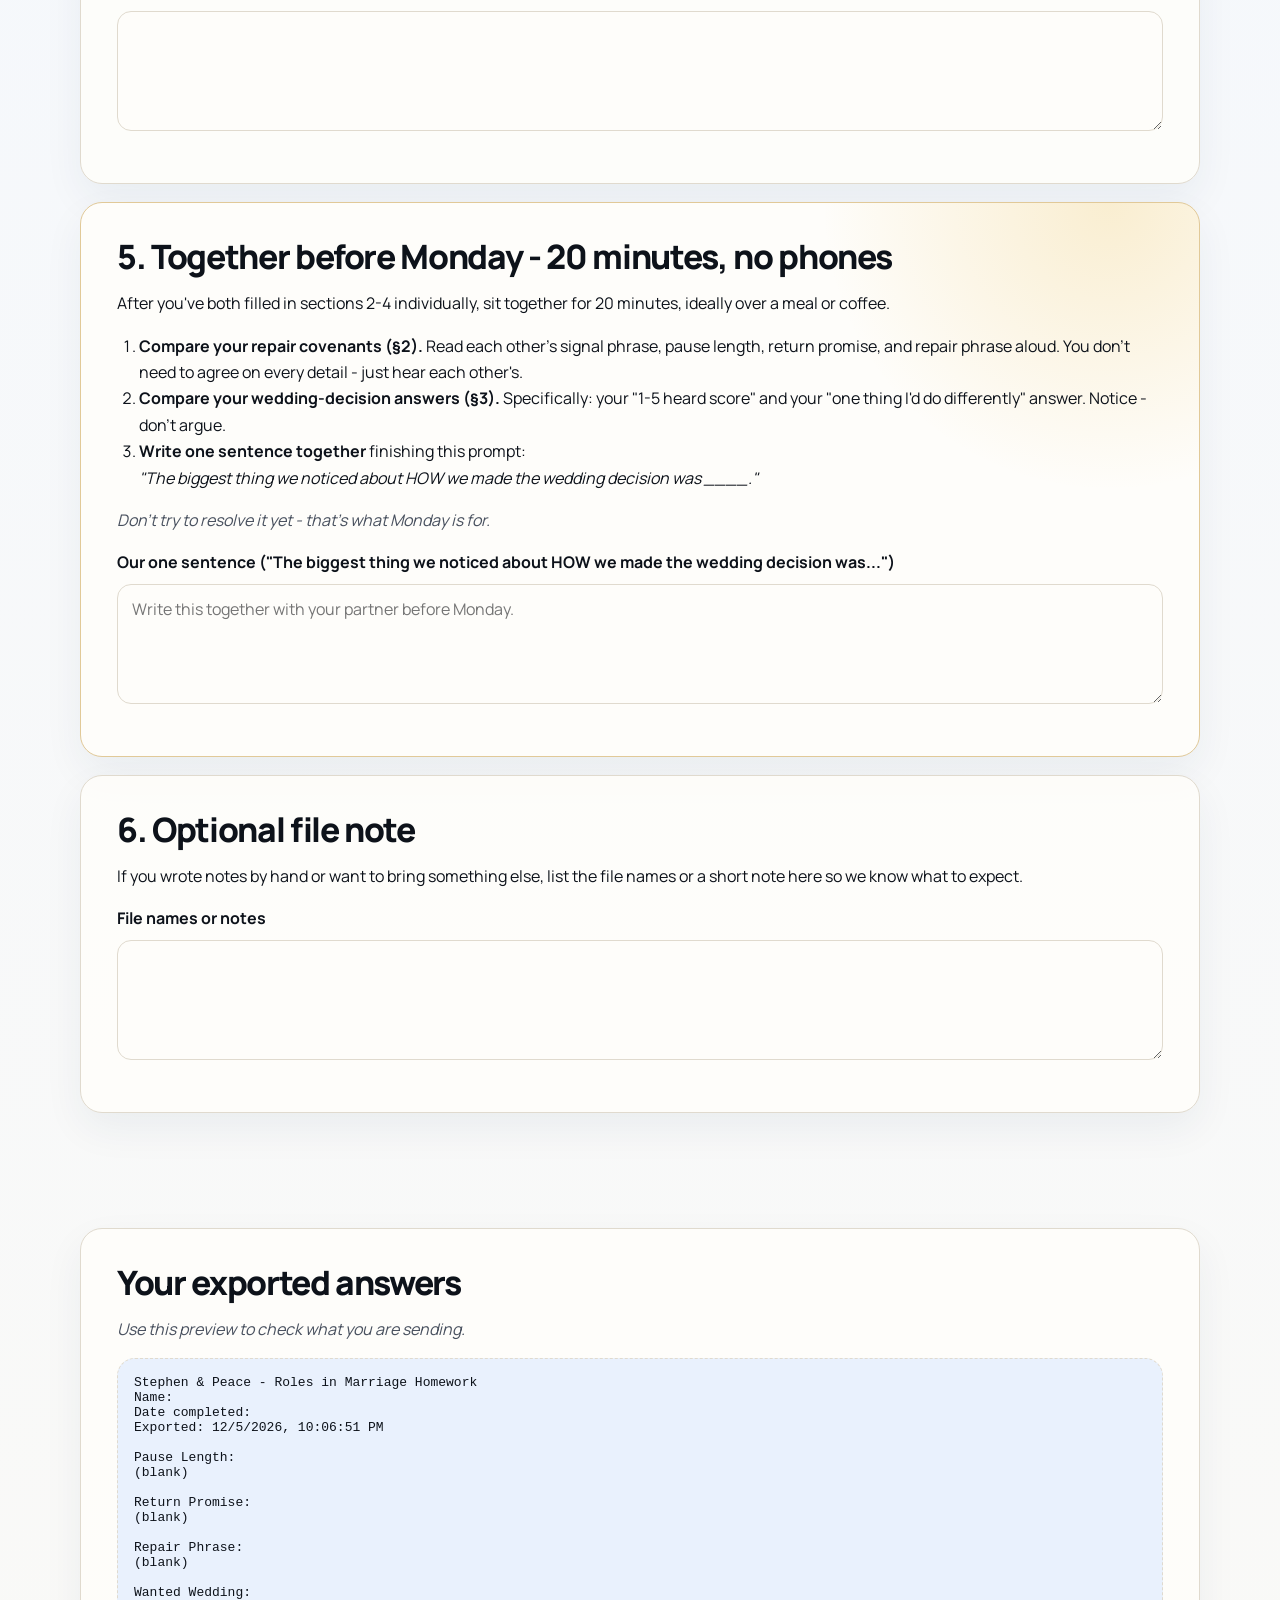
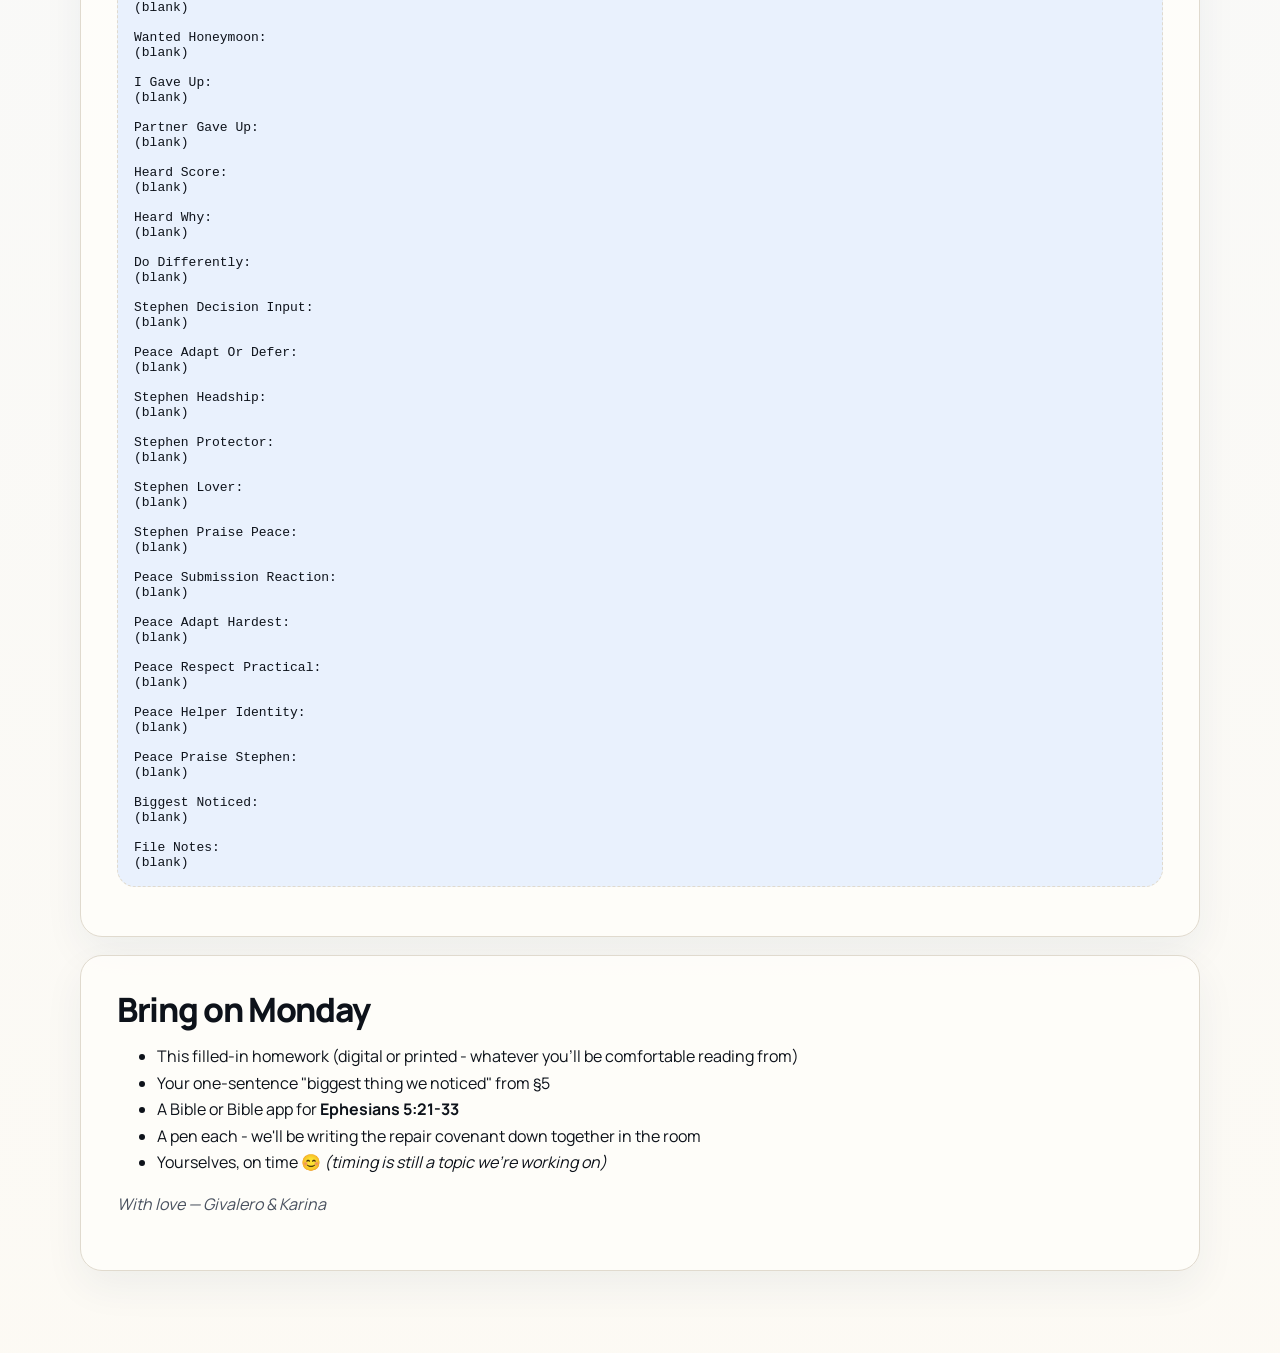
==== commit bd3588e6: "S4 HW: fix day reference (Mon not Sun), reframe §2 to build on S3 HW answers" ====
--- a/session-04/index.html
+++ b/session-04/index.html
@@ -78,19 +78,16 @@
         </section>
 
         <section class="card accent">
-          <h2>2. The Repair Covenant</h2>
-          <p>
-            Last Sunday we named the shape of your shutdown. Stephen wrote: <em>"I need some
-            space."</em> Peace wrote: <em>"I get quiet when processing my thoughts."</em> Both
-            healthy in shape, costly when the other person is left guessing. We didn't get to
-            build a repair covenant in the session - let's draft it now, individually first.
-            We'll lock it in together on Monday.
-          </p>
-
-          <label>
-            My signal phrase or gesture
-            <textarea name="signalPhrase" placeholder='Plain English - not silence. Examples: "I love you, I need a pause." / "Hit pause - I will come back." / "Time-out, not a walk-out."'></textarea>
-          </label>
+          <h2>2. Finishing the Repair Covenant</h2>
+          <p>
+            In Session 3's homework you each named the shape of your shutdown
+            (Stephen: <em>"I need some space"</em>; Peace: <em>"I get quiet when processing my
+            thoughts"</em>) and you each drafted a first repair sentence. We didn't get to build
+            the full <em>covenant</em> together in the session - the bit that turns a draft phrase
+            into a promise. So this section is short: just add the two pieces your S3 draft
+            didn't have (how long, when you'll be back), then polish your phrase into the
+            version you'll actually use.
+          </p>
 
           <label>
             My honest pause length
@@ -103,15 +100,15 @@
           </label>
 
           <label>
-            My full repair phrase - must contain (a) I love you, (b) I need a pause (NOT "I'm fine"), (c) my return promise
-            <textarea name="repairPhrase" placeholder='Stephen, your S3 draft as reference: "I love you, and I need to take time to myself to regulate my emotions. I am 100% committed to us resolving this. I just need to put myself in the right mind frame." | Peace, build yours now - it should sound like a promise, not a brush-off.'></textarea>
+            My refined repair phrase - polish your S3 draft so it contains all three: (a) "I love you" (or equivalent affirmation), (b) "I need a pause" (NOT "I'm fine"), (c) a specific return time
+            <textarea name="repairPhrase" placeholder='Stephen, your S3 draft was: "I love you, and I need to take time to myself to regulate my emotions. I am 100% committed to us resolving this. I just need to put myself in the right mind frame." - add a return time. Peace, take your S3 draft and do the same.'></textarea>
           </label>
         </section>
 
         <section class="card accent">
           <h2>3. The wedding decision - looking at how we got there</h2>
           <p>
-            Last Sunday Stephen opened with the wedding/honeymoon budget story and named it as
+            Last Monday Stephen opened with the wedding/honeymoon budget story and named it as
             <em>"probably one of the most significant things for us over the past two months."</em>
             We didn't fully close that loop.
           </p>
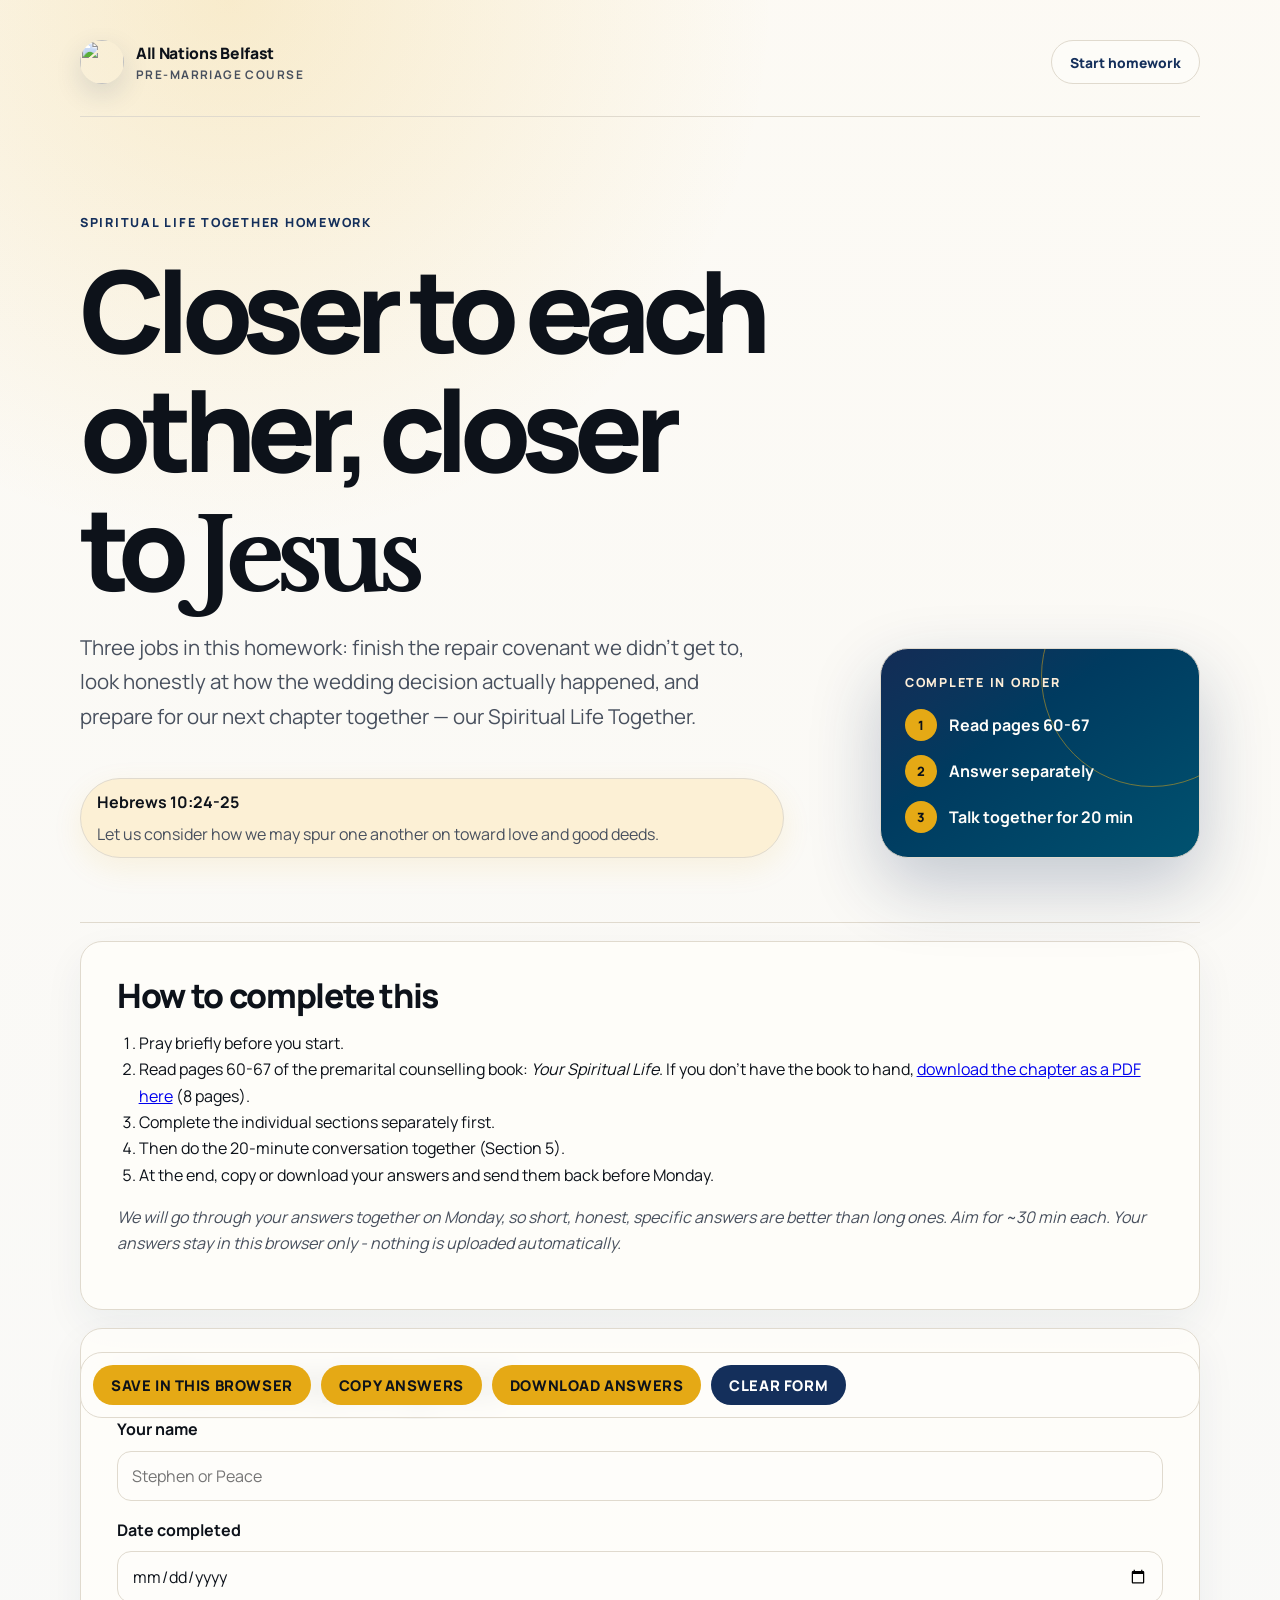
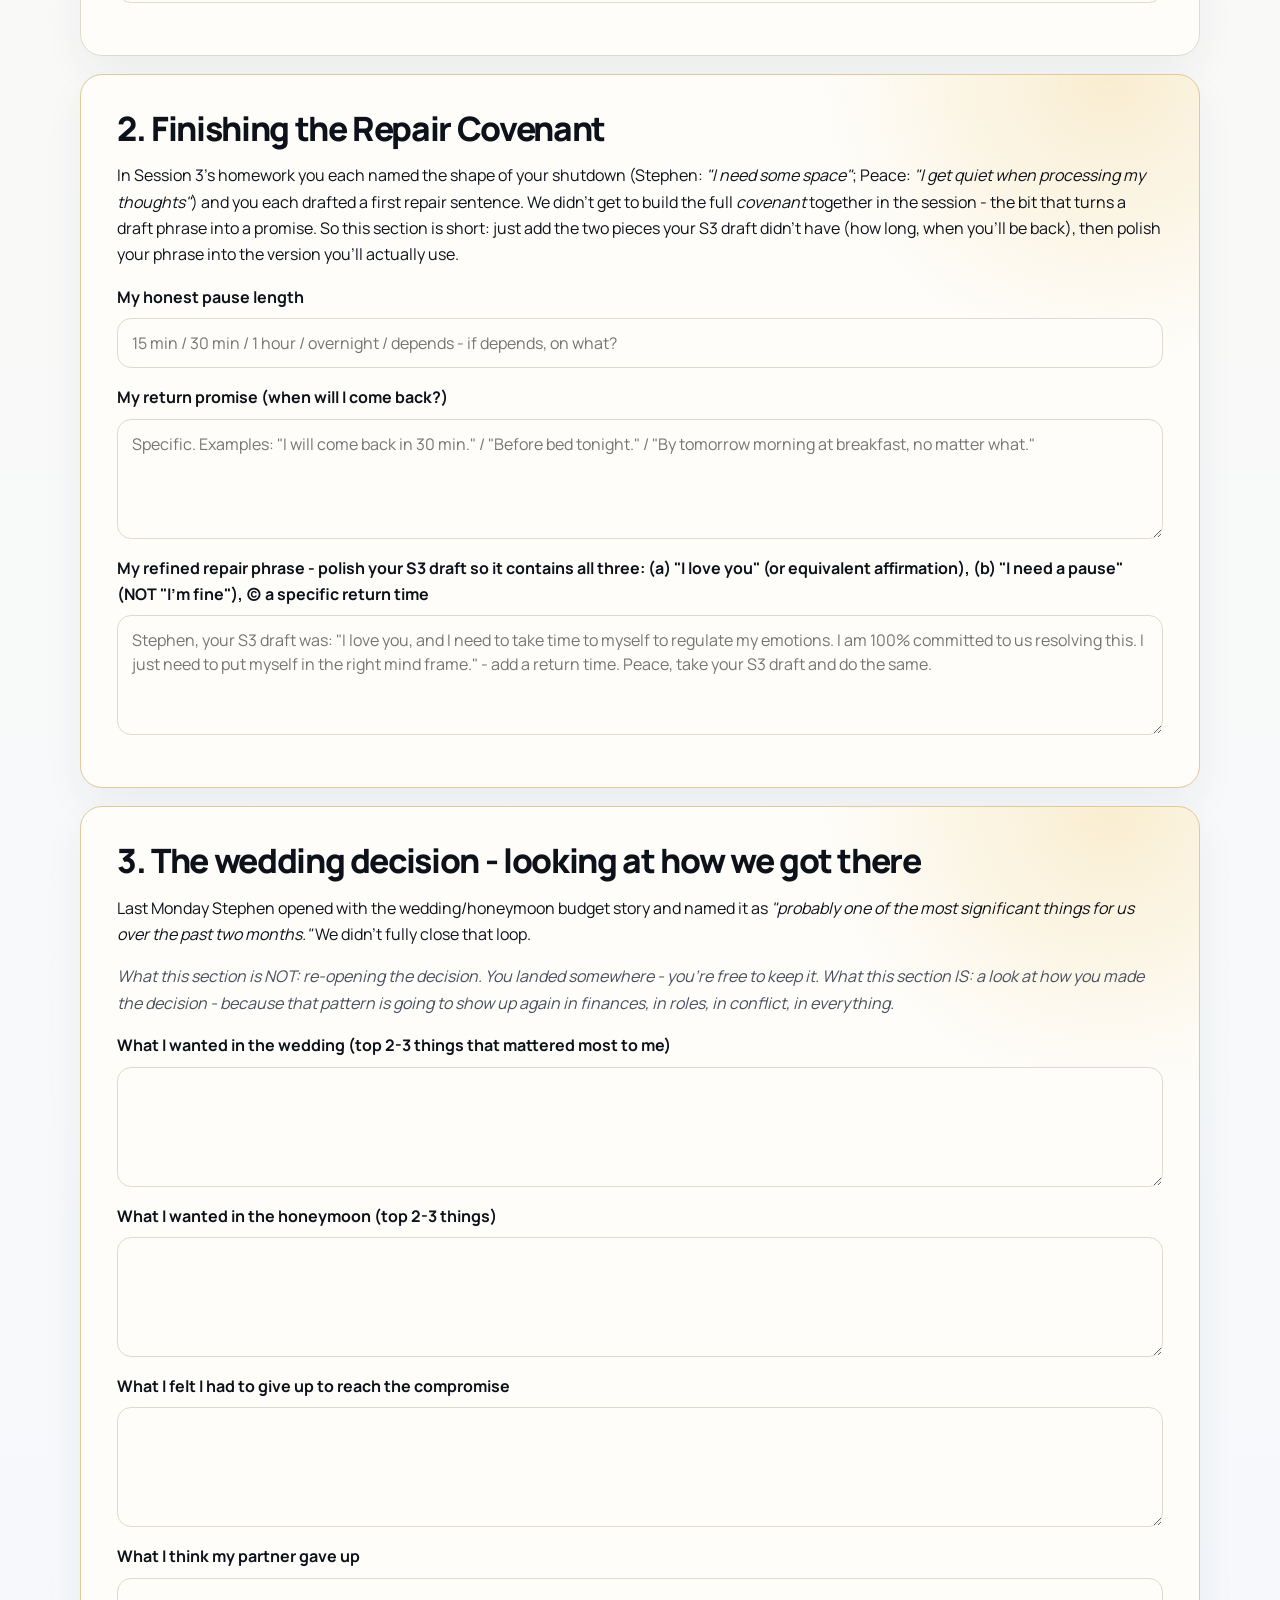
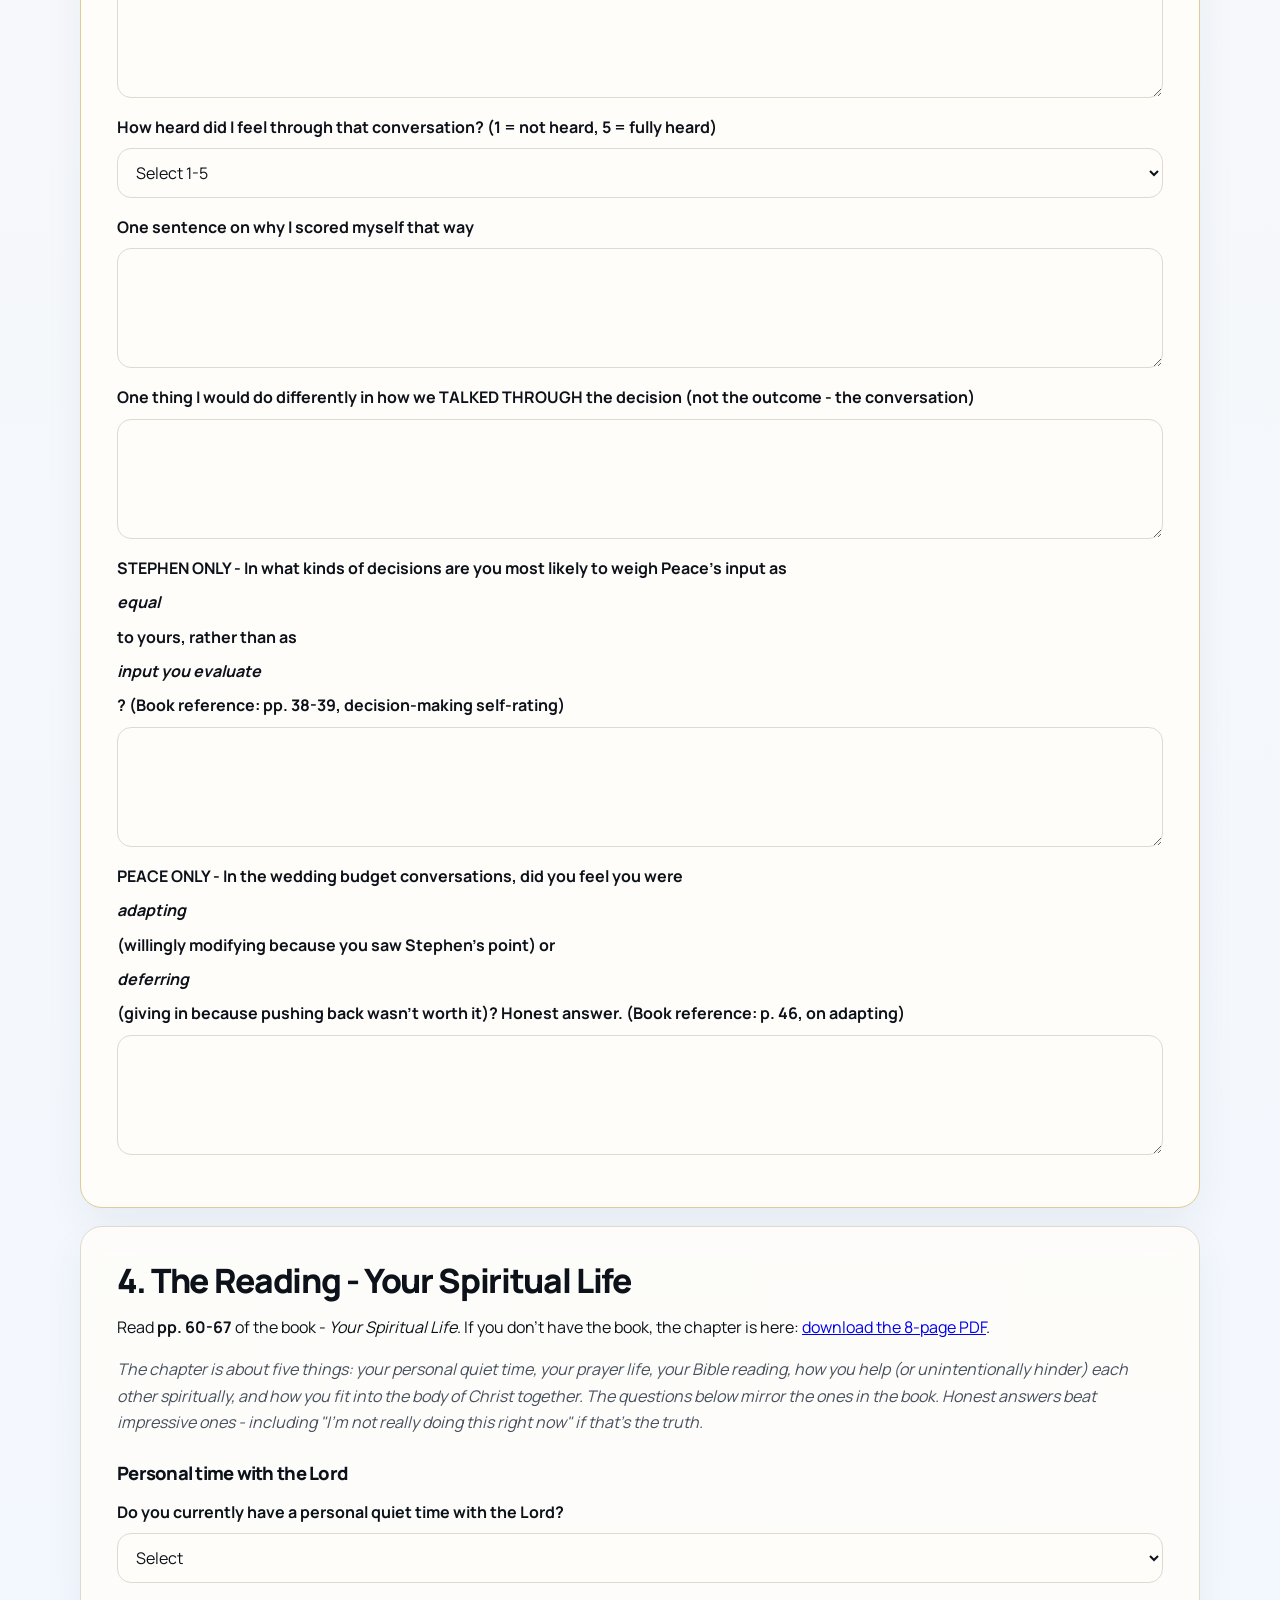
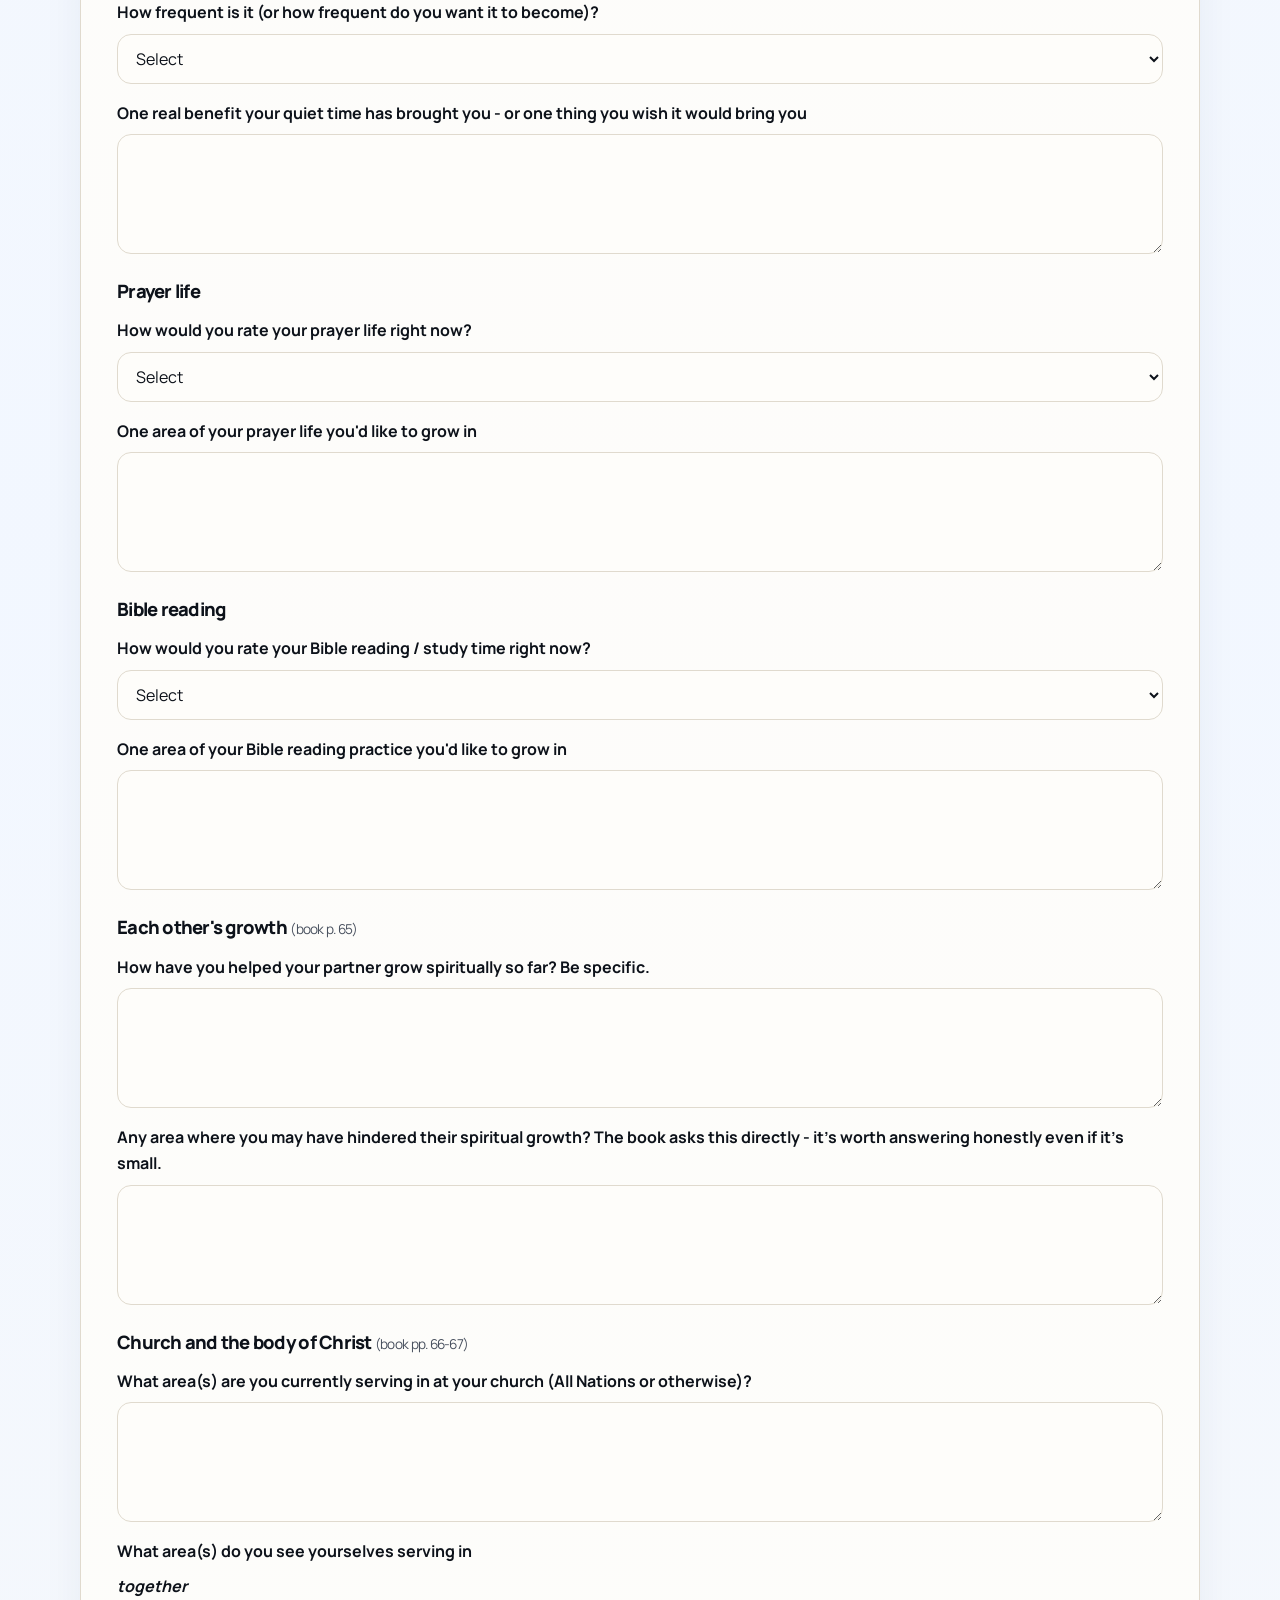
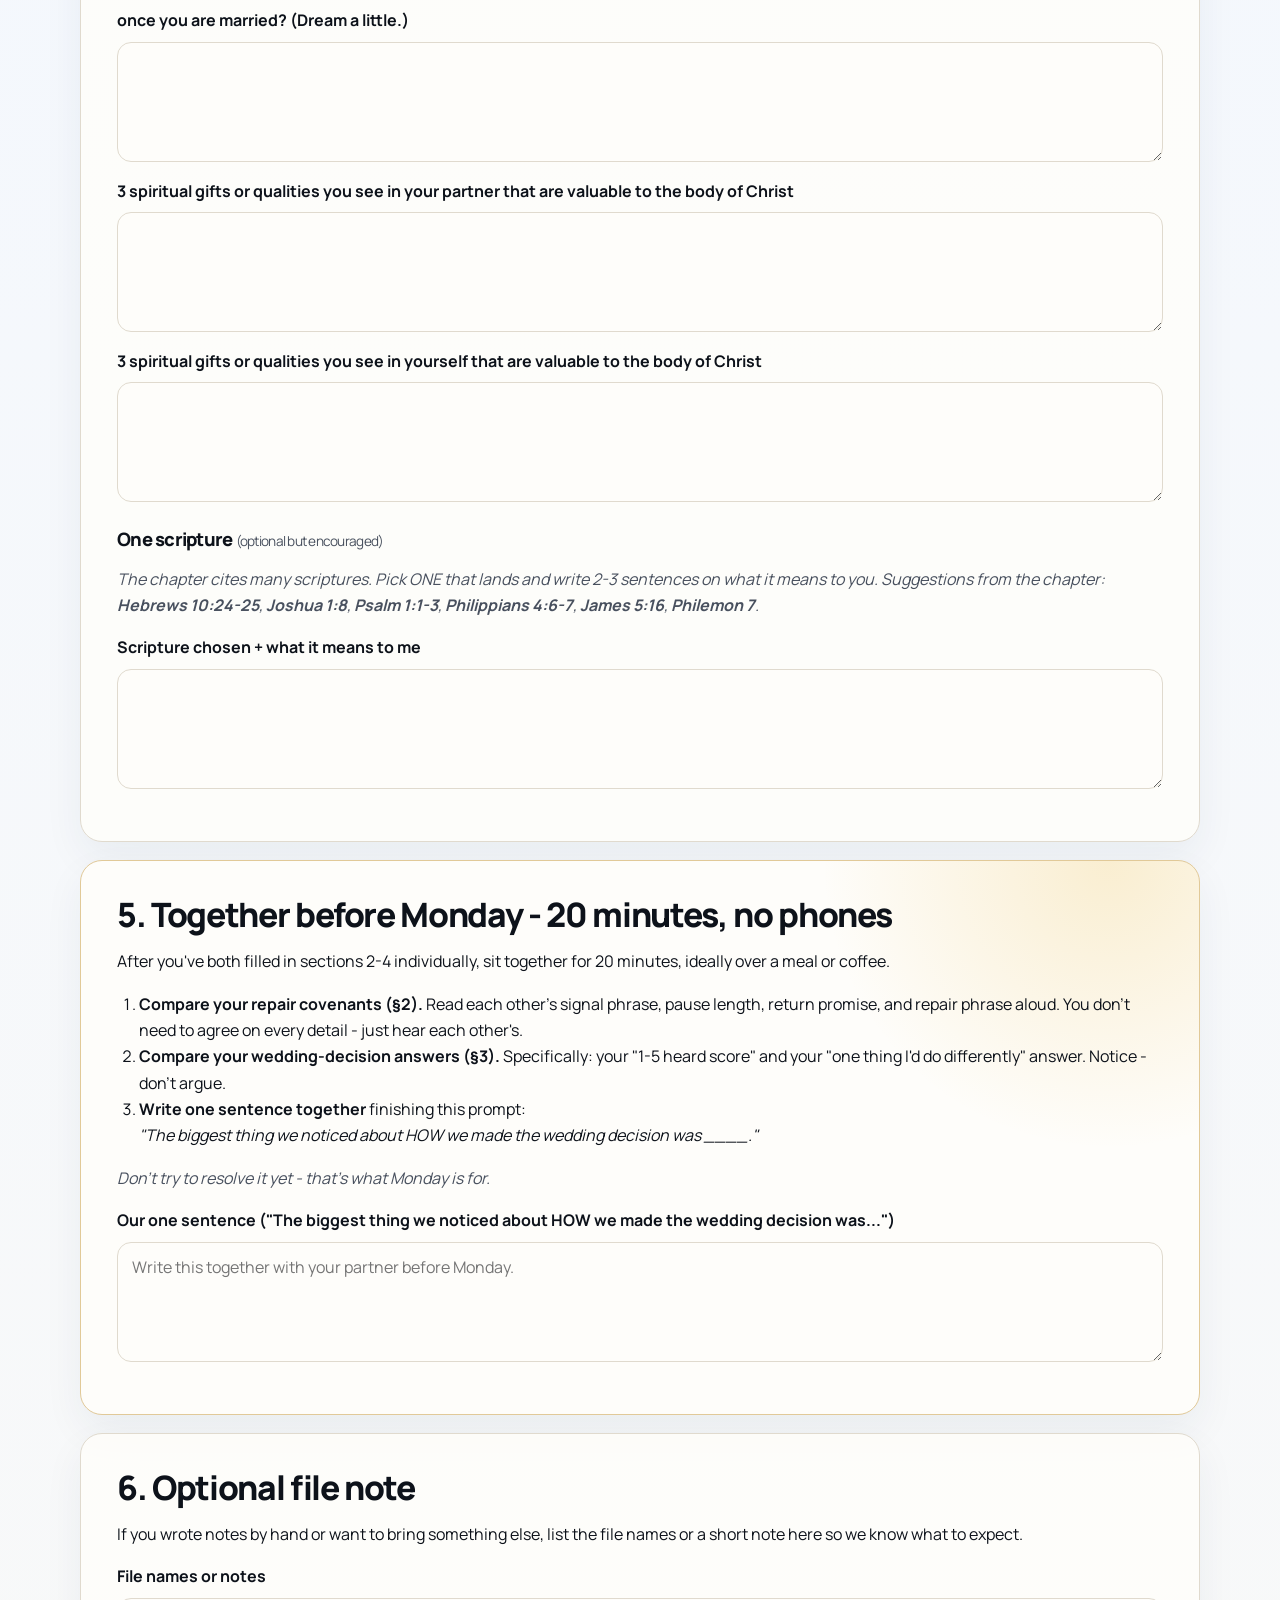
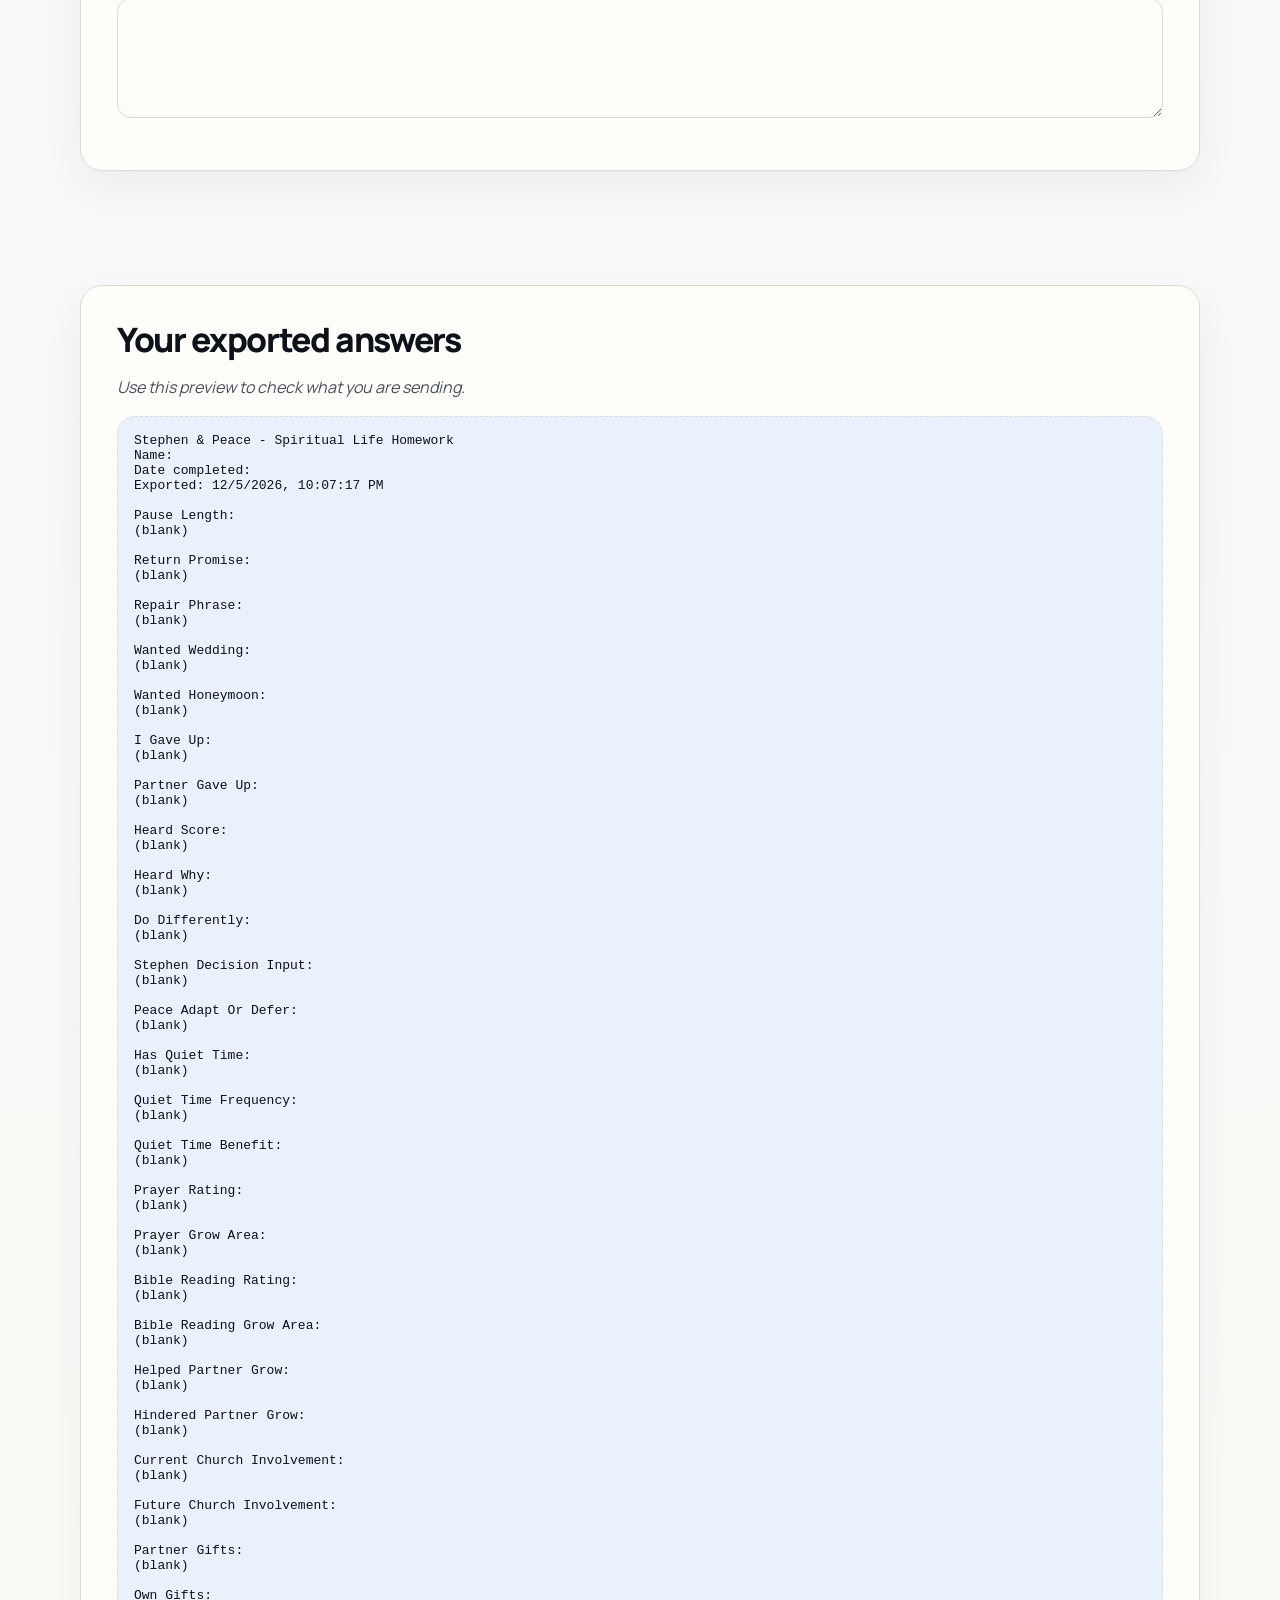
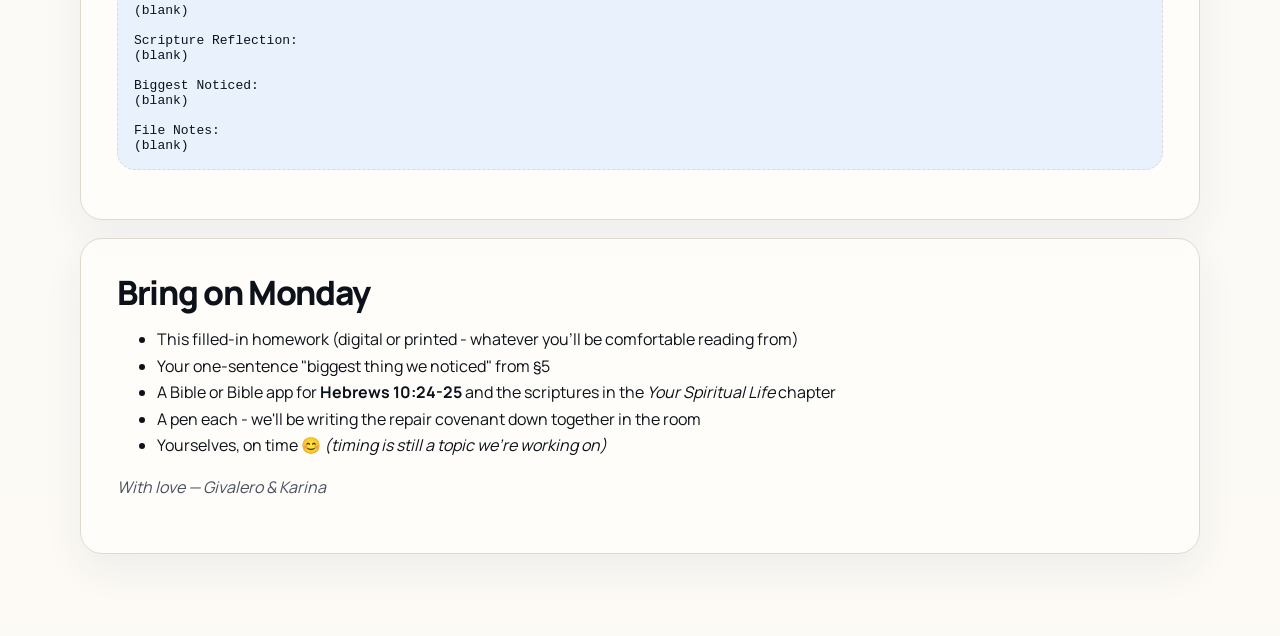
==== commit 2e11c26f: "S4: change topic to Spiritual Life Together (the topic actually chosen at end of S3); add downloadab" ====
--- a/session-04/index.html
+++ b/session-04/index.html
@@ -3,8 +3,8 @@
   <head>
     <meta charset="utf-8" />
     <meta name="viewport" content="width=device-width, initial-scale=1" />
-    <title>Stephen & Peace - Roles in Marriage Homework</title>
-    <meta name="description" content="Premarriage homework on roles, repair, and how we decide together." />
+    <title>Stephen & Peace - Spiritual Life Homework</title>
+    <meta name="description" content="Premarriage homework on repair, wedding decisions, and spiritual life together." />
     <link rel="preconnect" href="https://fonts.googleapis.com" />
     <link rel="preconnect" href="https://fonts.gstatic.com" crossorigin />
     <link href="https://fonts.googleapis.com/css2?family=Libre+Baskerville:wght@400;700&family=Manrope:wght@400;500;600;700;800&display=swap" rel="stylesheet" />
@@ -28,22 +28,22 @@
 
       <section class="hero" aria-labelledby="page-title">
         <div class="hero-copy">
-          <p class="eyebrow">Roles in Marriage homework</p>
-          <h1 id="page-title">Roles, repairs, and how we <span>decide</span></h1>
+          <p class="eyebrow">Spiritual Life Together homework</p>
+          <h1 id="page-title">Closer to each other, closer to <span>Jesus</span></h1>
           <p class="lead">
-            Three jobs in this homework: finish what we didn't get to on shutdown and repair,
-            look honestly at how the wedding decision actually happened, and prepare for our
-            next chapter — Roles in Marriage.
+            Three jobs in this homework: finish the repair covenant we didn't get to, look
+            honestly at how the wedding decision actually happened, and prepare for our next
+            chapter together &mdash; our Spiritual Life Together.
           </p>
           <div class="scripture">
-            <strong>Ephesians 5:21</strong>
-            <span>Submitting to one another in the fear of God.</span>
+            <strong>Hebrews 10:24-25</strong>
+            <span>Let us consider how we may spur one another on toward love and good deeds.</span>
           </div>
         </div>
         <div class="hero-card" aria-label="Homework rhythm">
           <p>Complete in order</p>
           <ol>
-            <li>Read pages 36-53</li>
+            <li>Read pages 60-67</li>
             <li>Answer separately</li>
             <li>Talk together for 20 min</li>
           </ol>
@@ -54,7 +54,7 @@
         <h2>How to complete this</h2>
         <ol>
           <li>Pray briefly before you start.</li>
-          <li>Read pages 36-53 of the premarital counselling book: <em>The Roles of a Husband</em> and <em>The Roles of a Wife</em>. Read your own section carefully; skim your partner's so you know what's being asked of them.</li>
+          <li>Read pages 60-67 of the premarital counselling book: <em>Your Spiritual Life</em>. If you don't have the book to hand, <a href="./reading-spiritual-life-pp-60-67.pdf">download the chapter as a PDF here</a> (8 pages).</li>
           <li>Complete the individual sections separately first.</li>
           <li>Then do the 20-minute conversation together (Section 5).</li>
           <li>At the end, copy or download your answers and send them back before Monday.</li>
@@ -173,75 +173,128 @@
         </section>
 
         <section class="card">
-          <h2>4. The Roles Reading</h2>
-          <p>
-            Read <strong>pp. 36-53</strong> - <em>The Roles of a Husband</em> (pp. 36-44) and
-            <em>The Roles of a Wife</em> (pp. 45-53). Read your own section carefully; skim your
-            partner's section so you understand what's being asked of them.
+          <h2>4. The Reading - Your Spiritual Life</h2>
+          <p>
+            Read <strong>pp. 60-67</strong> of the book - <em>Your Spiritual Life</em>. If you
+            don't have the book, the chapter is here:
+            <a href="./reading-spiritual-life-pp-60-67.pdf">download the 8-page PDF</a>.
           </p>
           <p class="note">
-            A note before you read: this chapter is direct. It uses words like <em>headship</em>,
-            <em>submission</em>, <em>helper</em>, <em>provider</em>. Don't let the vocabulary
-            trigger you before you've read what the book actually means by them. The book opens
-            with: <em>"God created man and woman equal in His sight. We are not inferior or
-            superior to each other."</em> Read with curiosity, not defence. Bring your honest
-            reactions on Monday.
-          </p>
-
-          <h2 style="margin-top:28px;font-size:1.25rem;">For Stephen - pp. 36-44</h2>
-          <p>
-            The chapter frames the husband's role in four parts: <strong>headship, provider,
-            protector, lover.</strong>
-          </p>
-
-          <label>
-            STEPHEN - Headship (Eph 5:23). In your own plain words, what does it mean for YOU to be the head of your home? (2-3 sentences.)
-            <textarea name="stephenHeadship"></textarea>
-          </label>
-
-          <label>
-            STEPHEN - Protector (emotional). What pressures does Peace currently carry that you'd want to be the buffer for? (2-3 bullets.)
-            <textarea name="stephenProtector"></textarea>
-          </label>
-
-          <label>
-            STEPHEN - Lover (Eph 5:25). Name ONE specific way Jesus loved the church that you want to apply to Peace this year. Concrete, not abstract.
-            <textarea name="stephenLover"></textarea>
-          </label>
-
-          <label>
-            STEPHEN - 3 qualities about Peace you find praiseworthy (book p. 44 asks for this - we'll come back to it on Monday)
-            <textarea name="stephenPraisePeace"></textarea>
-          </label>
-
-          <h2 style="margin-top:28px;font-size:1.25rem;">For Peace - pp. 45-53</h2>
-          <p>
-            The chapter frames the wife's role around two words people often misread: <strong>submit</strong> and <strong>respect</strong>. Read the book's framing carefully before reacting. The verse the chapter is built on is Eph 5:21-22, and verse 21 (right before the famous one) says: <em>"submitting to one another in the fear of God."</em> That mutual context matters.
-          </p>
-
-          <label>
-            PEACE - Honest gut reaction to the "submission" section. Don't perform the right answer - write what actually came up. (One short paragraph.)
-            <textarea name="peaceSubmissionReaction"></textarea>
-          </label>
-
-          <label>
-            PEACE - Adapt (p. 46). When you marry Stephen, which of your current routines, habits, or rhythms will be the HARDEST to adjust? (2-3 bullets.)
-            <textarea name="peaceAdaptHardest"></textarea>
-          </label>
-
-          <label>
-            PEACE - Respect (Eph 5:33 lists: notice, prefer, honour, esteem, defer, praise). Name 3 specific, practical ways you already show - or want to grow in showing - respect for Stephen.
-            <textarea name="peaceRespectPractical"></textarea>
-          </label>
-
-          <label>
-            PEACE - Helper, not lesser (Gen 2:18). How do you see yourself as Stephen's helper WITHOUT losing your own identity, voice, or ambitions?
-            <textarea name="peaceHelperIdentity"></textarea>
-          </label>
-
-          <label>
-            PEACE - 3 qualities about Stephen you find praiseworthy
-            <textarea name="peacePraiseStephen"></textarea>
+            The chapter is about five things: your personal quiet time, your prayer life, your
+            Bible reading, how you help (or unintentionally hinder) each other spiritually, and
+            how you fit into the body of Christ together. The questions below mirror the ones in
+            the book. Honest answers beat impressive ones - including <em>"I'm not really doing
+            this right now"</em> if that's the truth.
+          </p>
+
+          <h2 style="margin-top:28px;font-size:1.15rem;">Personal time with the Lord</h2>
+
+          <label>
+            Do you currently have a personal quiet time with the Lord?
+            <select name="hasQuietTime">
+              <option value="">Select</option>
+              <option value="yes-regular">Yes, regularly</option>
+              <option value="yes-irregular">Yes, but irregular</option>
+              <option value="trying">Trying, but struggling</option>
+              <option value="no">Not currently</option>
+            </select>
+          </label>
+
+          <label>
+            How frequent is it (or how frequent do you want it to become)?
+            <select name="quietTimeFrequency">
+              <option value="">Select</option>
+              <option value="daily">Daily</option>
+              <option value="several-week">Several times a week</option>
+              <option value="weekly">Weekly</option>
+              <option value="several-month">Several times a month</option>
+              <option value="monthly">Monthly or less</option>
+            </select>
+          </label>
+
+          <label>
+            One real benefit your quiet time has brought you - or one thing you wish it would bring you
+            <textarea name="quietTimeBenefit"></textarea>
+          </label>
+
+          <h2 style="margin-top:28px;font-size:1.15rem;">Prayer life</h2>
+
+          <label>
+            How would you rate your prayer life right now?
+            <select name="prayerRating">
+              <option value="">Select</option>
+              <option value="satisfactory">Satisfactory</option>
+              <option value="needs-improvement">Satisfactory but needing improvement</option>
+              <option value="unsatisfactory">Unsatisfactory</option>
+            </select>
+          </label>
+
+          <label>
+            One area of your prayer life you'd like to grow in
+            <textarea name="prayerGrowArea"></textarea>
+          </label>
+
+          <h2 style="margin-top:28px;font-size:1.15rem;">Bible reading</h2>
+
+          <label>
+            How would you rate your Bible reading / study time right now?
+            <select name="bibleReadingRating">
+              <option value="">Select</option>
+              <option value="satisfactory">Satisfactory</option>
+              <option value="needs-improvement">Satisfactory but needing improvement</option>
+              <option value="unsatisfactory">Unsatisfactory</option>
+            </select>
+          </label>
+
+          <label>
+            One area of your Bible reading practice you'd like to grow in
+            <textarea name="bibleReadingGrowArea"></textarea>
+          </label>
+
+          <h2 style="margin-top:28px;font-size:1.15rem;">Each other's growth <span style="font-weight:400;color:var(--muted);font-size:0.85rem;">(book p. 65)</span></h2>
+
+          <label>
+            How have you helped your partner grow spiritually so far? Be specific.
+            <textarea name="helpedPartnerGrow"></textarea>
+          </label>
+
+          <label>
+            Any area where you may have hindered their spiritual growth? The book asks this directly - it's worth answering honestly even if it's small.
+            <textarea name="hinderedPartnerGrow"></textarea>
+          </label>
+
+          <h2 style="margin-top:28px;font-size:1.15rem;">Church and the body of Christ <span style="font-weight:400;color:var(--muted);font-size:0.85rem;">(book pp. 66-67)</span></h2>
+
+          <label>
+            What area(s) are you currently serving in at your church (All Nations or otherwise)?
+            <textarea name="currentChurchInvolvement"></textarea>
+          </label>
+
+          <label>
+            What area(s) do you see yourselves serving in <em>together</em> once you are married? (Dream a little.)
+            <textarea name="futureChurchInvolvement"></textarea>
+          </label>
+
+          <label>
+            3 spiritual gifts or qualities you see in your partner that are valuable to the body of Christ
+            <textarea name="partnerGifts"></textarea>
+          </label>
+
+          <label>
+            3 spiritual gifts or qualities you see in yourself that are valuable to the body of Christ
+            <textarea name="ownGifts"></textarea>
+          </label>
+
+          <h2 style="margin-top:28px;font-size:1.15rem;">One scripture <span style="font-weight:400;color:var(--muted);font-size:0.85rem;">(optional but encouraged)</span></h2>
+          <p class="note">
+            The chapter cites many scriptures. Pick ONE that lands and write 2-3 sentences on
+            what it means to you. Suggestions from the chapter: <strong>Hebrews 10:24-25</strong>,
+            <strong>Joshua 1:8</strong>, <strong>Psalm 1:1-3</strong>, <strong>Philippians 4:6-7</strong>,
+            <strong>James 5:16</strong>, <strong>Philemon 7</strong>.
+          </p>
+          <label>
+            Scripture chosen + what it means to me
+            <textarea name="scriptureReflection"></textarea>
           </label>
         </section>
 
@@ -296,7 +349,7 @@
         <ul>
           <li>This filled-in homework (digital or printed - whatever you'll be comfortable reading from)</li>
           <li>Your one-sentence "biggest thing we noticed" from §5</li>
-          <li>A Bible or Bible app for <strong>Ephesians 5:21-33</strong></li>
+          <li>A Bible or Bible app for <strong>Hebrews 10:24-25</strong> and the scriptures in the <em>Your Spiritual Life</em> chapter</li>
           <li>A pen each - we'll be writing the repair covenant down together in the room</li>
           <li>Yourselves, on time 😊 <em>(timing is still a topic we're working on)</em></li>
         </ul>
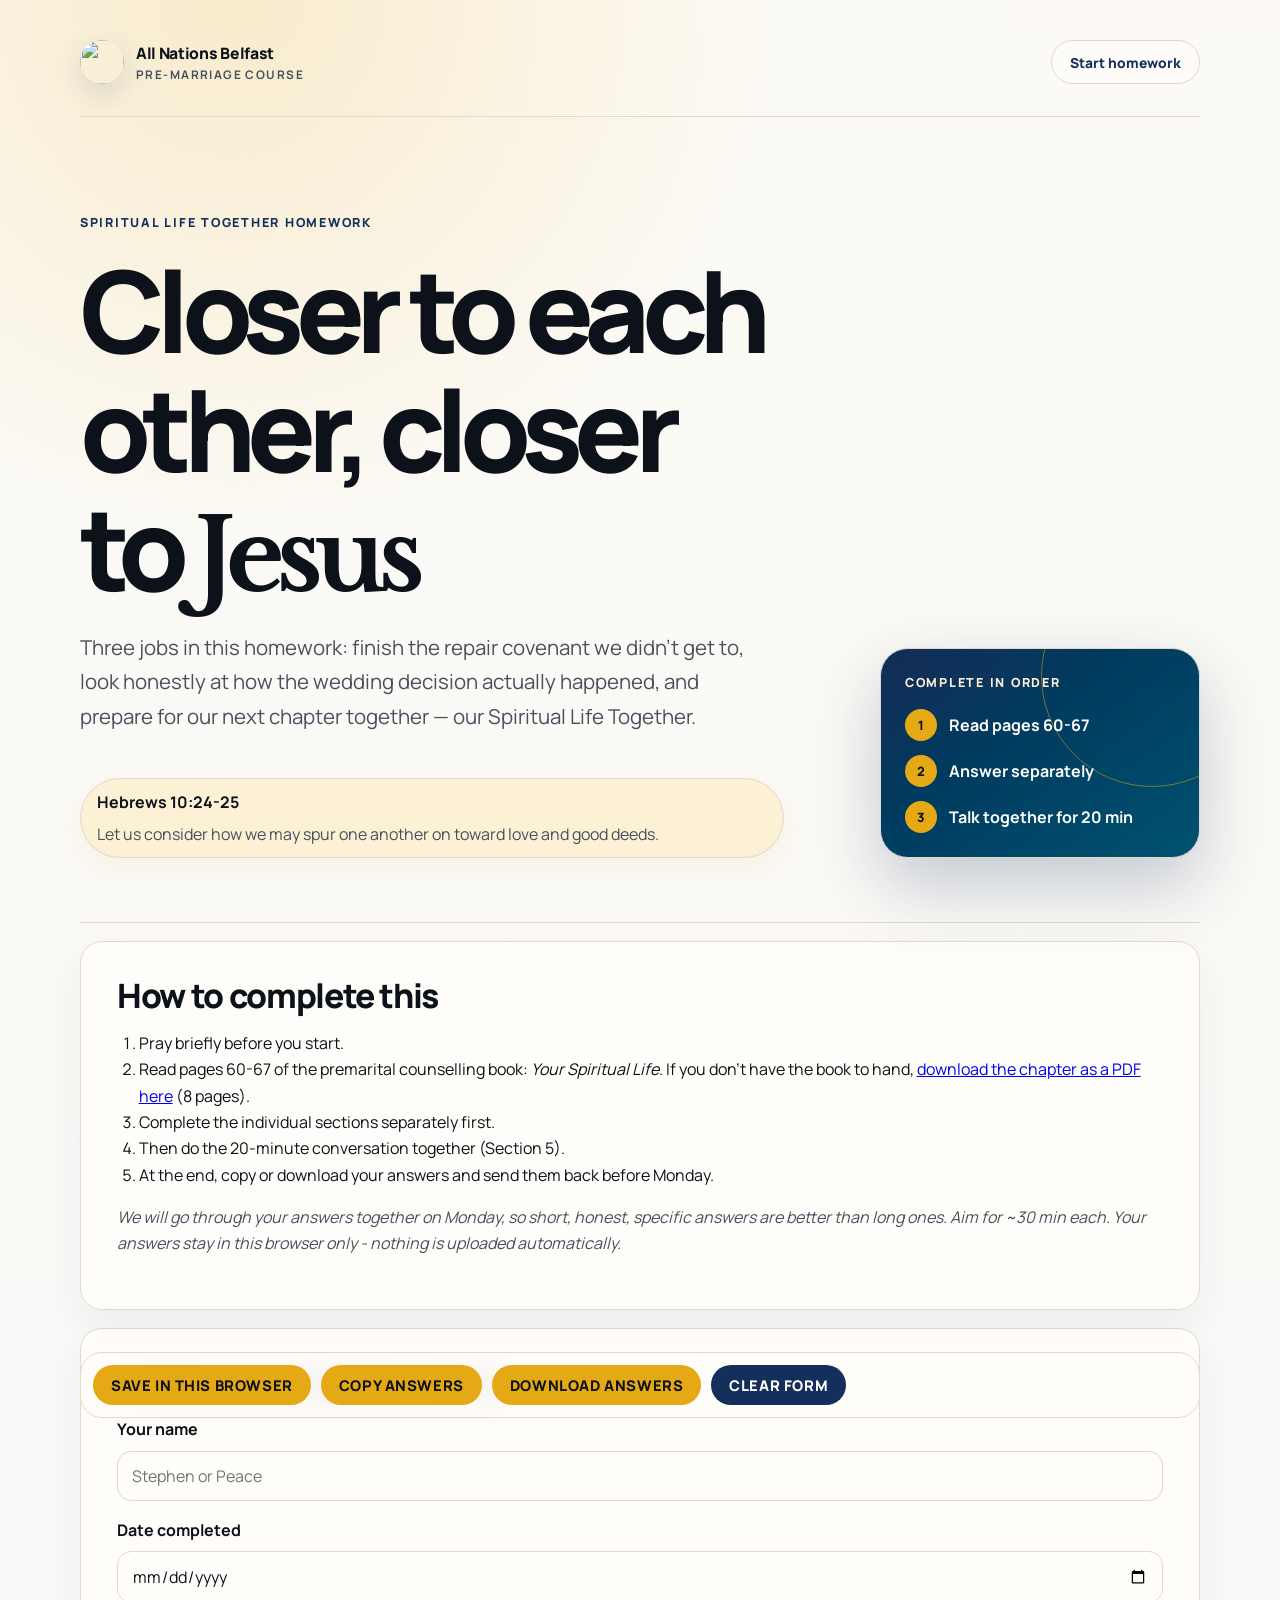
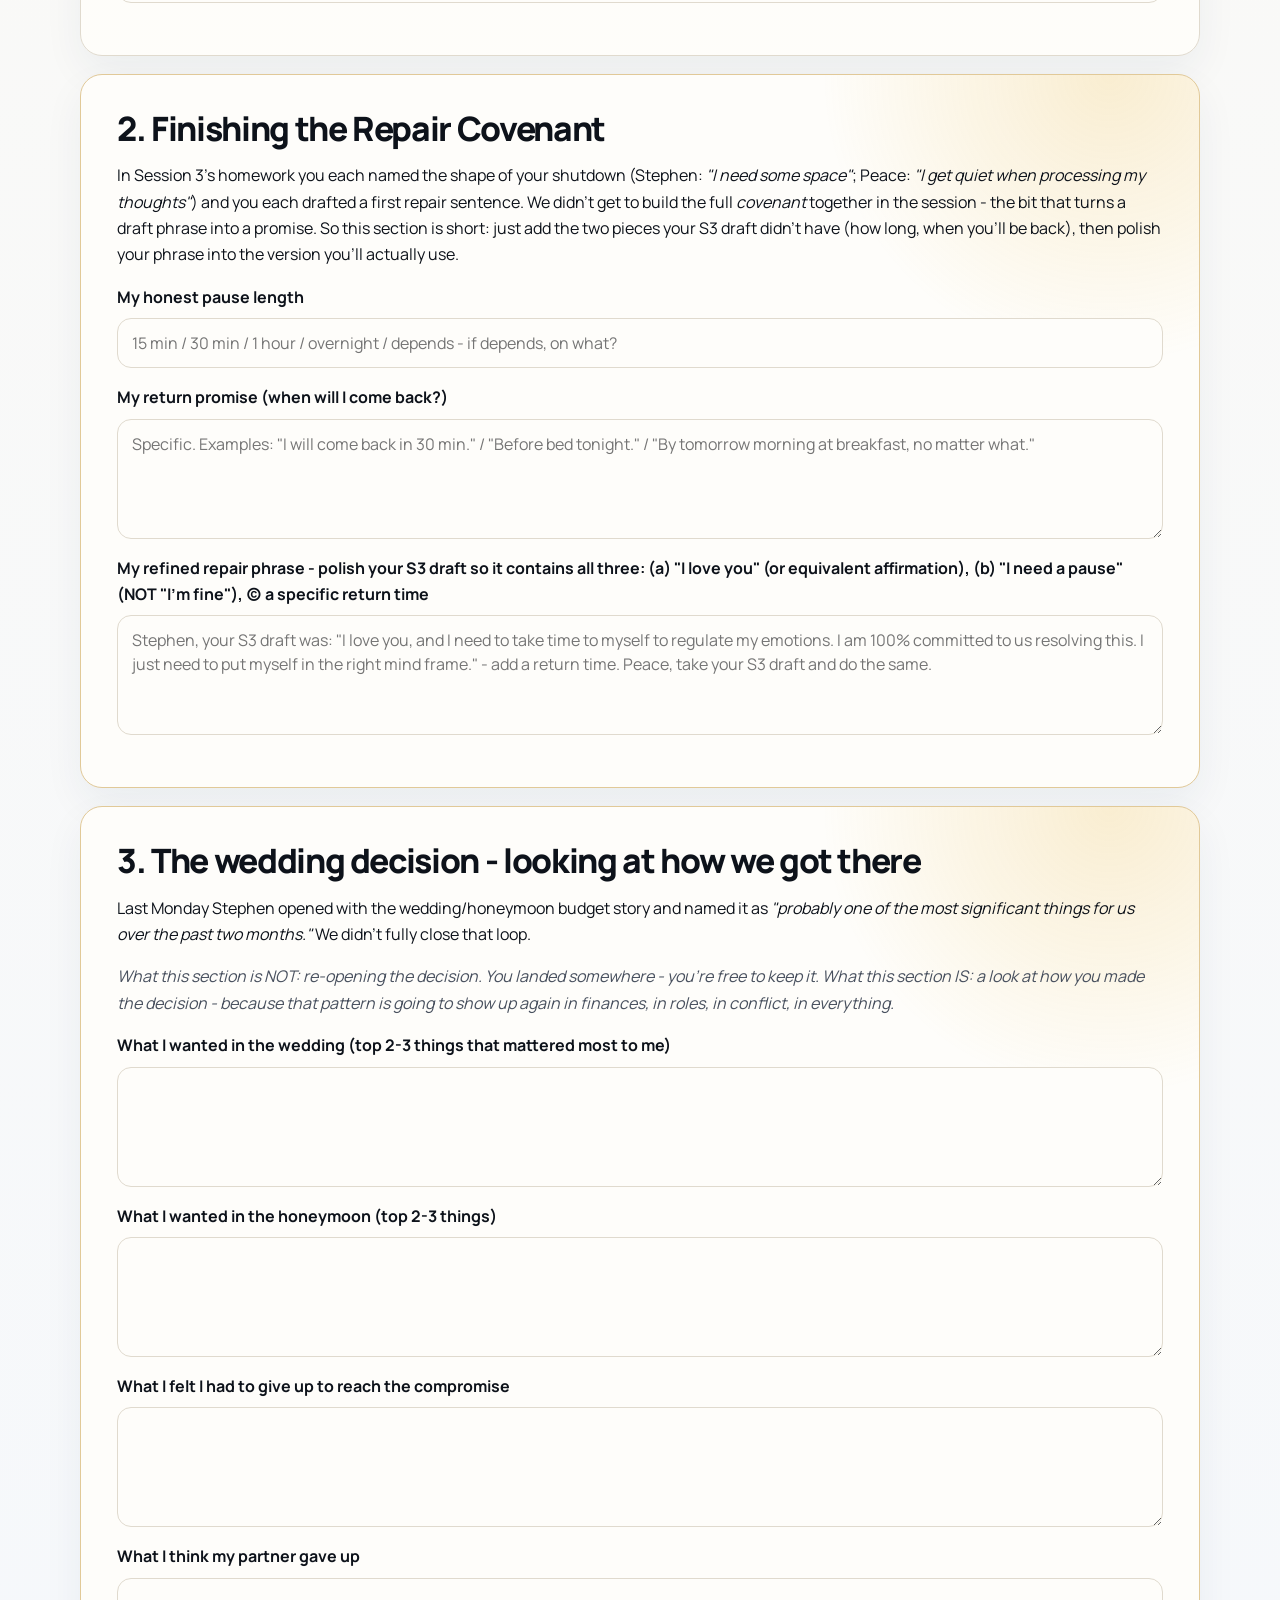
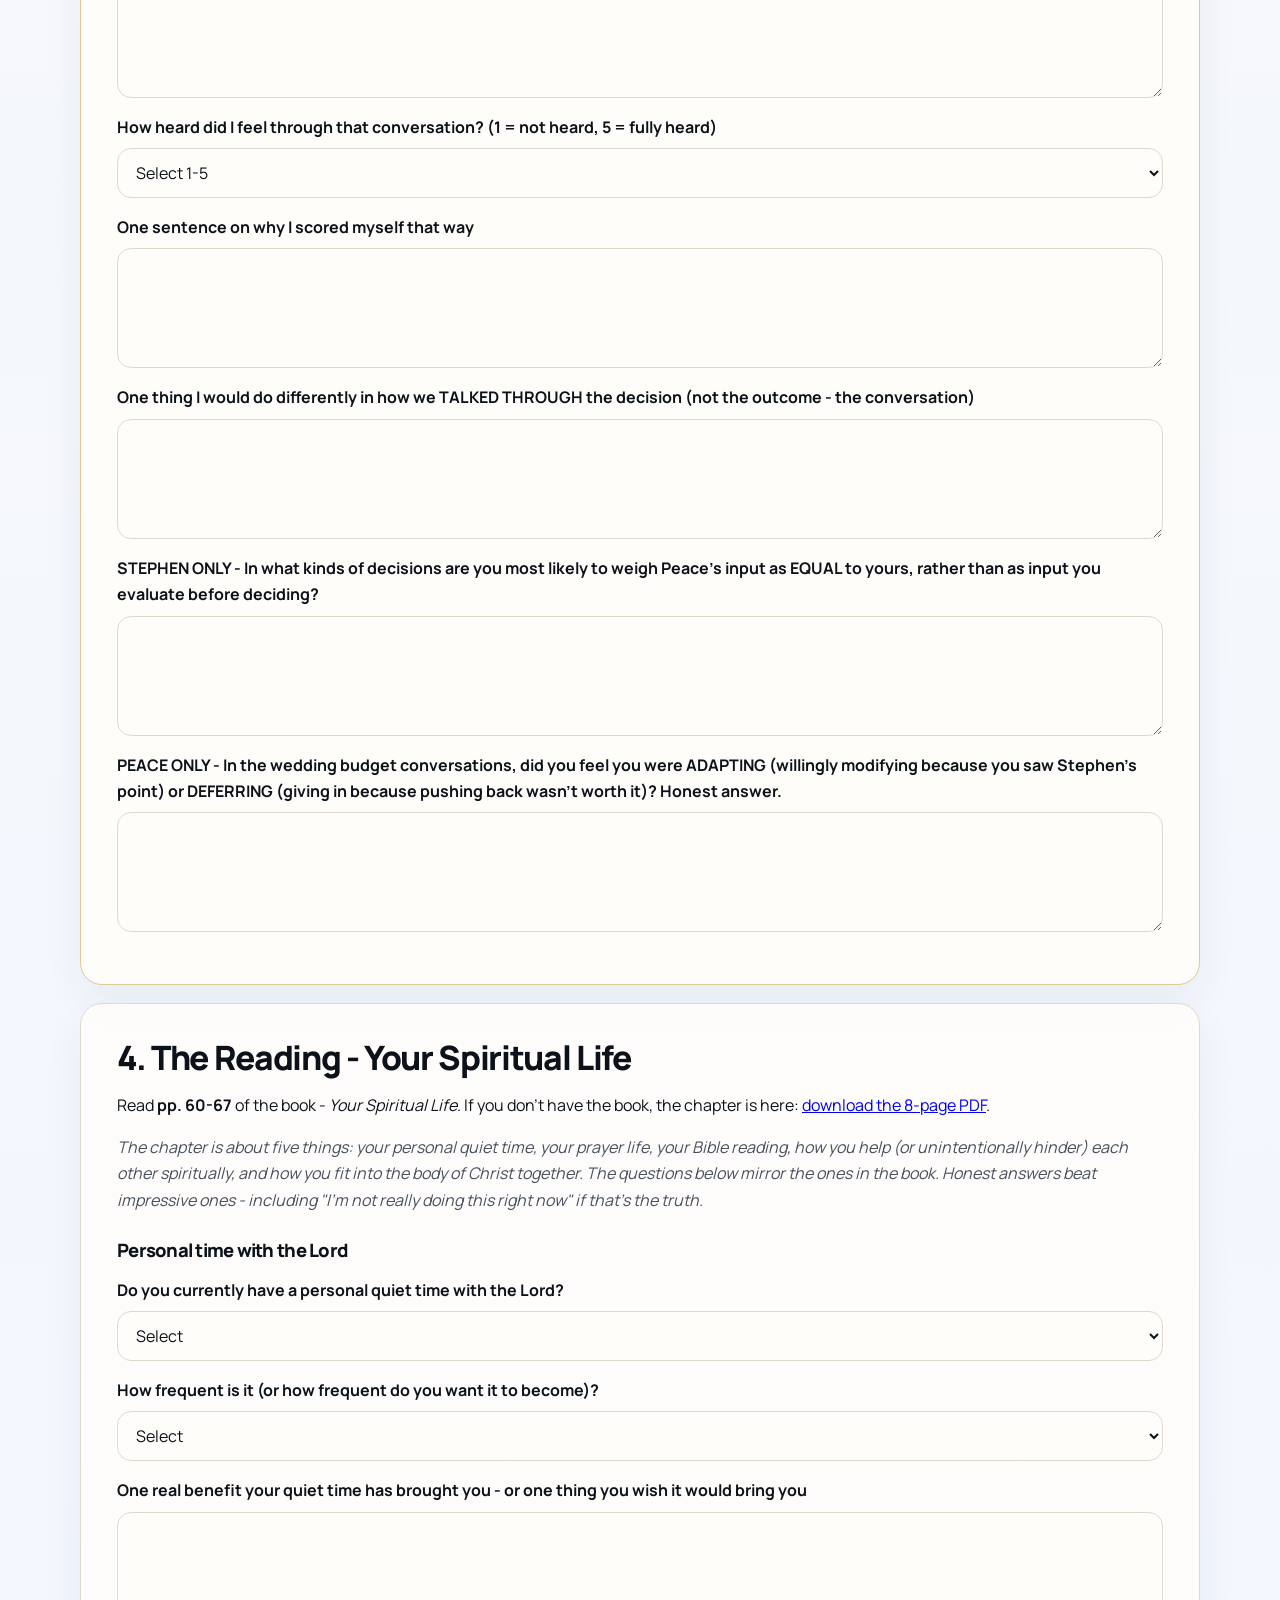
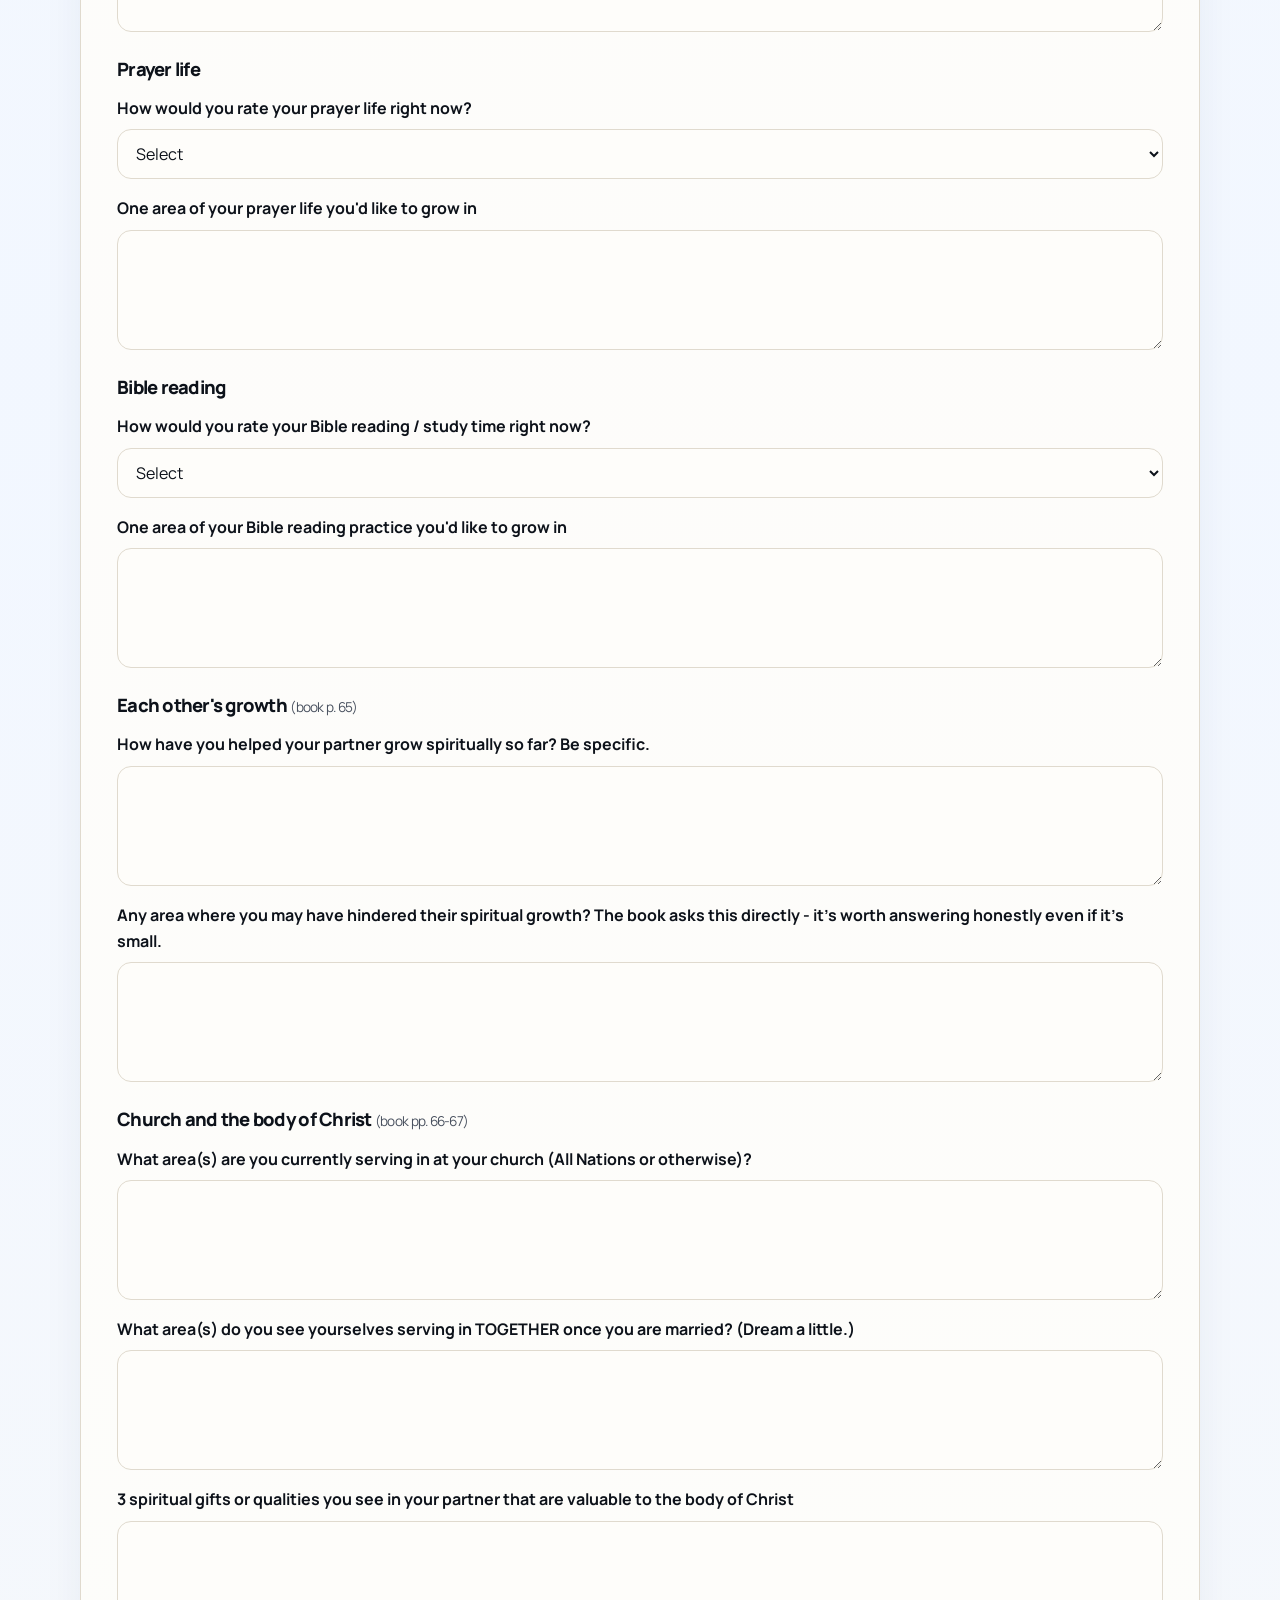
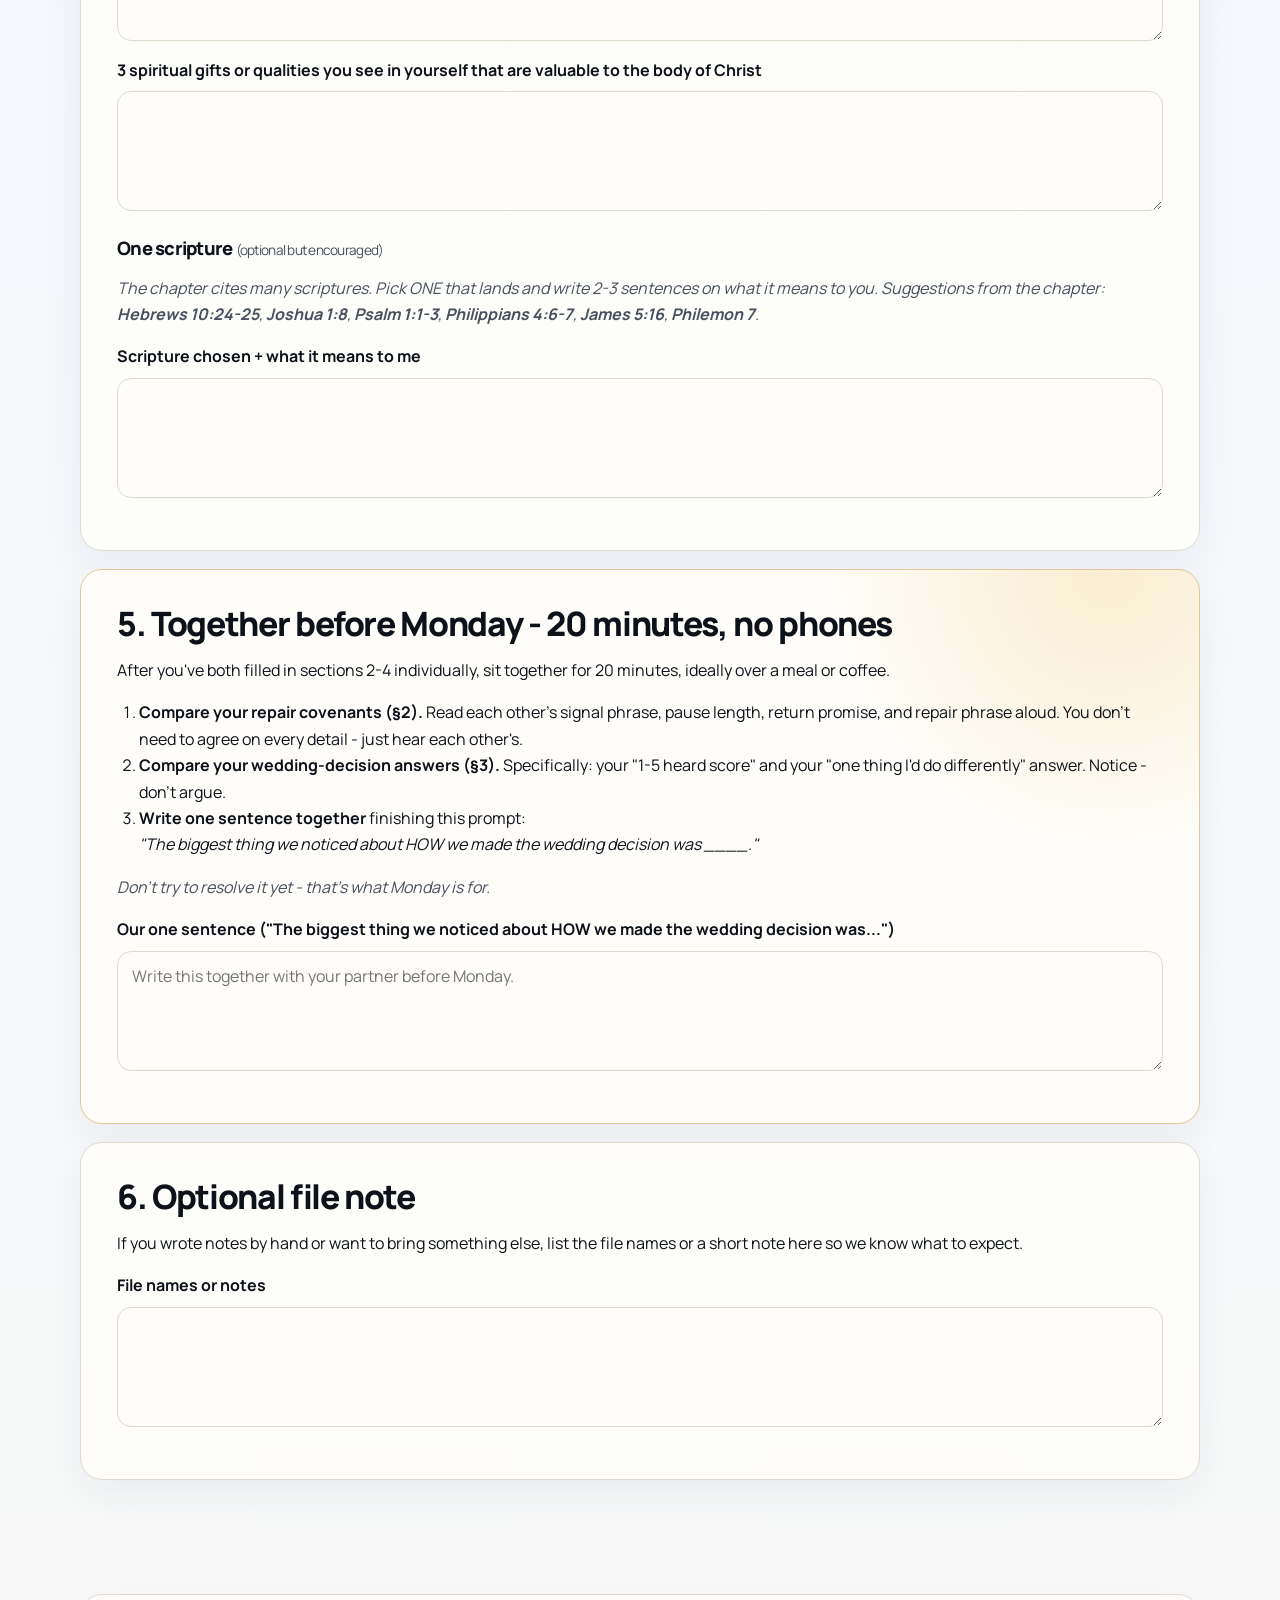
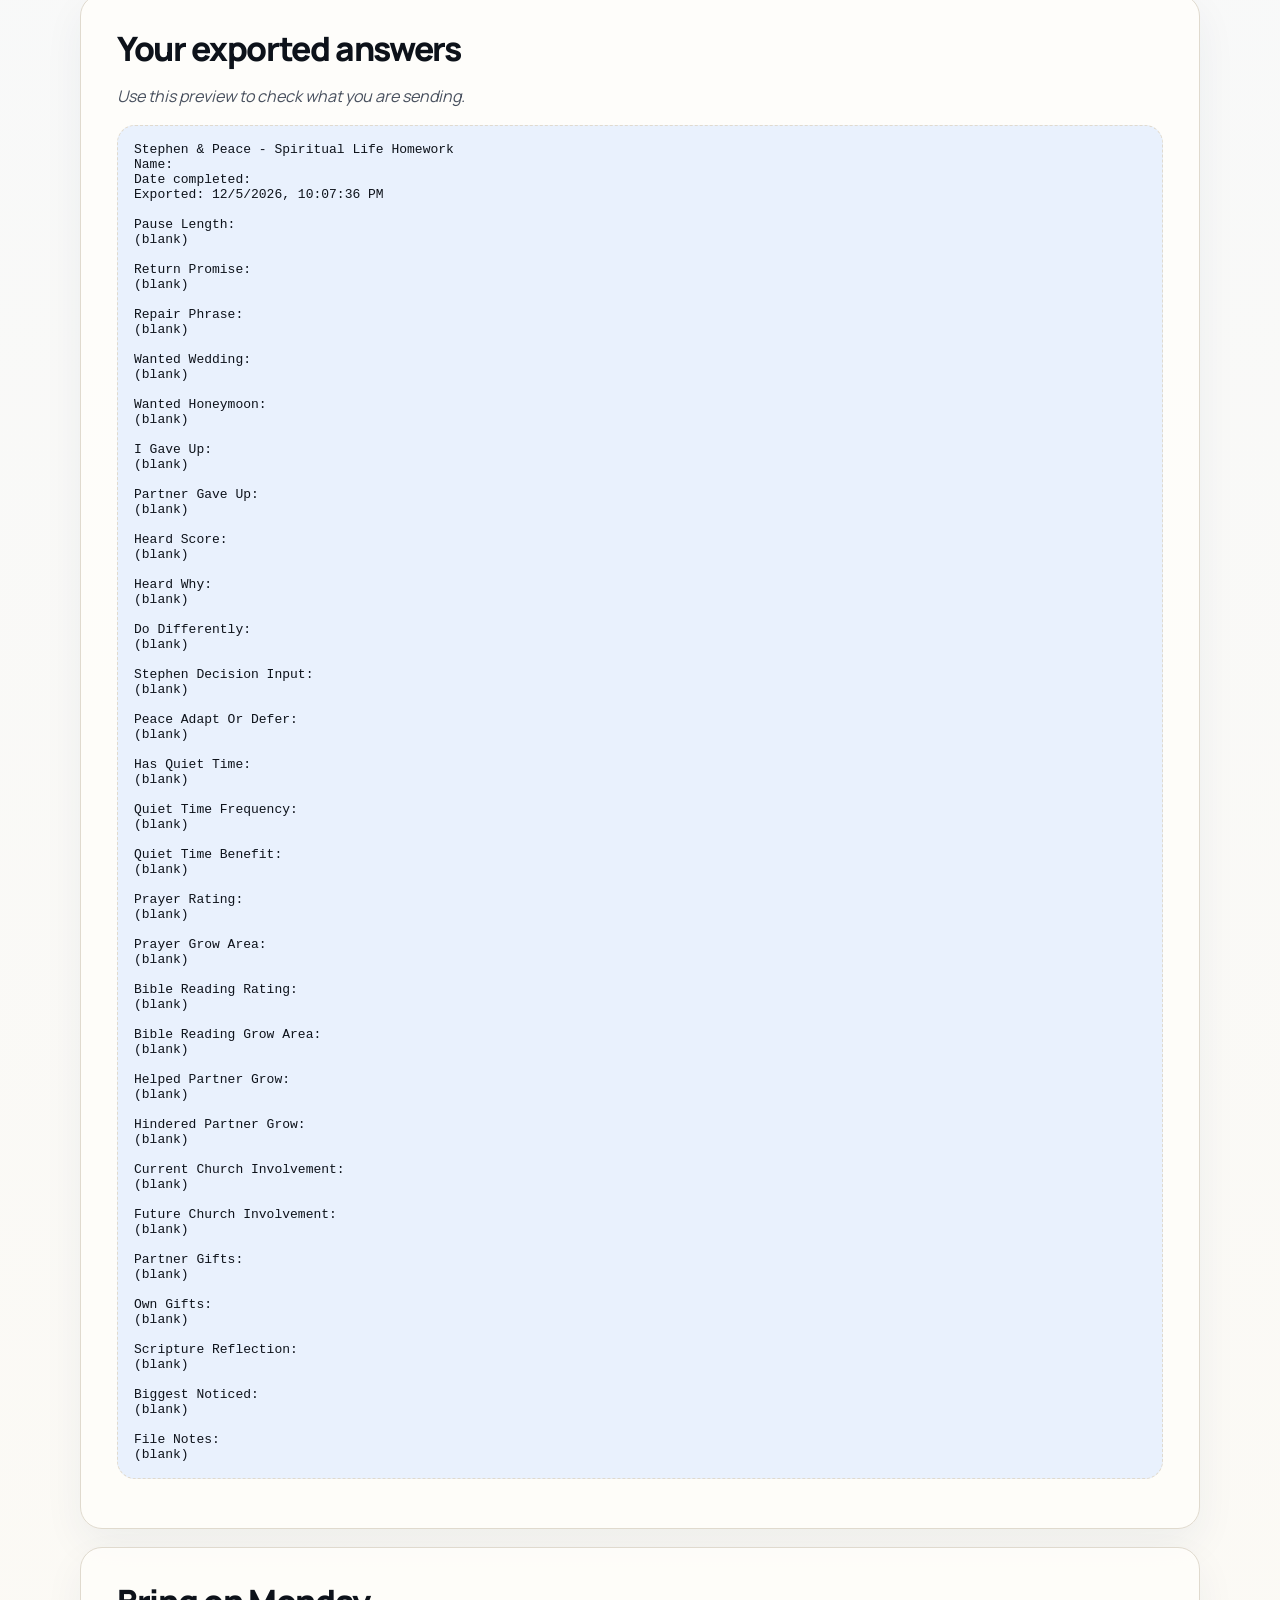
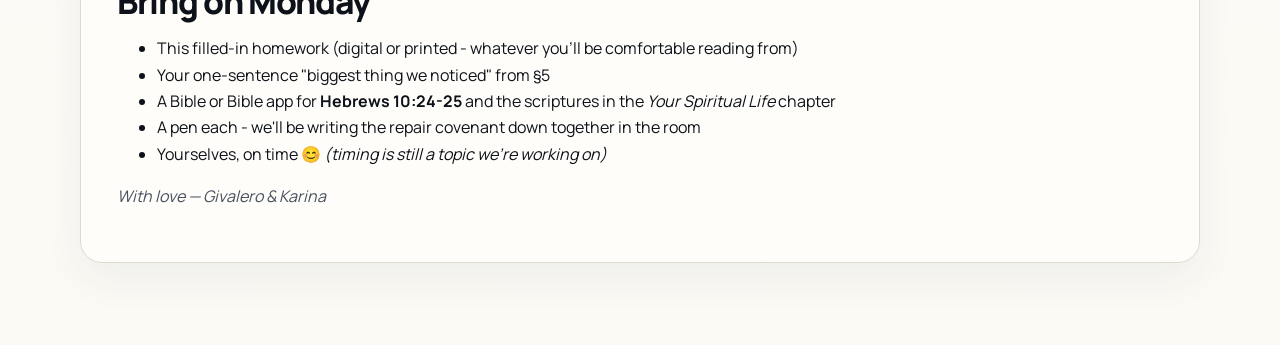
==== commit 602c27b6: "S4 §3 & §4: remove <em> inside <label> (CSS grid was breaking them onto own rows); drop stale Roles " ====
--- a/session-04/index.html
+++ b/session-04/index.html
@@ -162,12 +162,12 @@
           </label>
 
           <label>
-            STEPHEN ONLY - In what kinds of decisions are you most likely to weigh Peace's input as <em>equal</em> to yours, rather than as <em>input you evaluate</em>? (Book reference: pp. 38-39, decision-making self-rating)
+            STEPHEN ONLY - In what kinds of decisions are you most likely to weigh Peace's input as EQUAL to yours, rather than as input you evaluate before deciding?
             <textarea name="stephenDecisionInput"></textarea>
           </label>
 
           <label>
-            PEACE ONLY - In the wedding budget conversations, did you feel you were <em>adapting</em> (willingly modifying because you saw Stephen's point) or <em>deferring</em> (giving in because pushing back wasn't worth it)? Honest answer. (Book reference: p. 46, on adapting)
+            PEACE ONLY - In the wedding budget conversations, did you feel you were ADAPTING (willingly modifying because you saw Stephen's point) or DEFERRING (giving in because pushing back wasn't worth it)? Honest answer.
             <textarea name="peaceAdaptOrDefer"></textarea>
           </label>
         </section>
@@ -271,7 +271,7 @@
           </label>
 
           <label>
-            What area(s) do you see yourselves serving in <em>together</em> once you are married? (Dream a little.)
+            What area(s) do you see yourselves serving in TOGETHER once you are married? (Dream a little.)
             <textarea name="futureChurchInvolvement"></textarea>
           </label>
 
